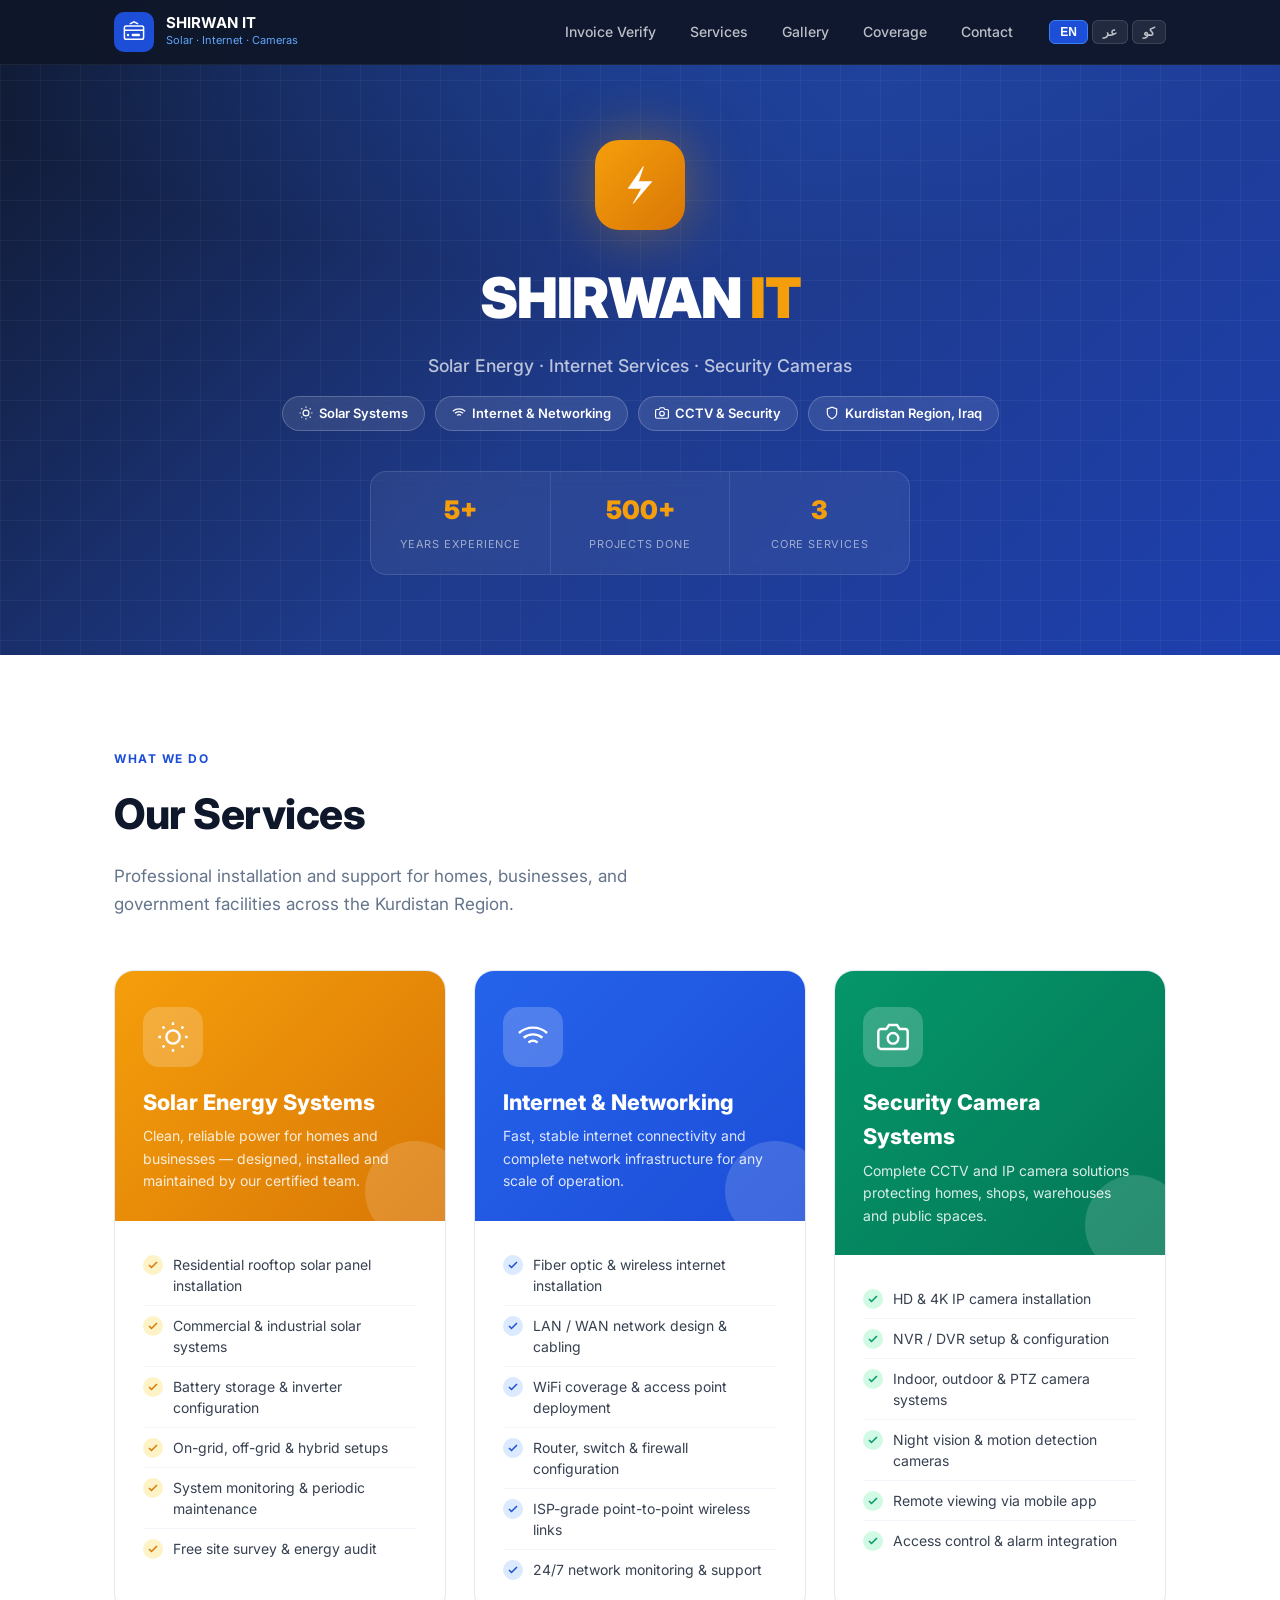
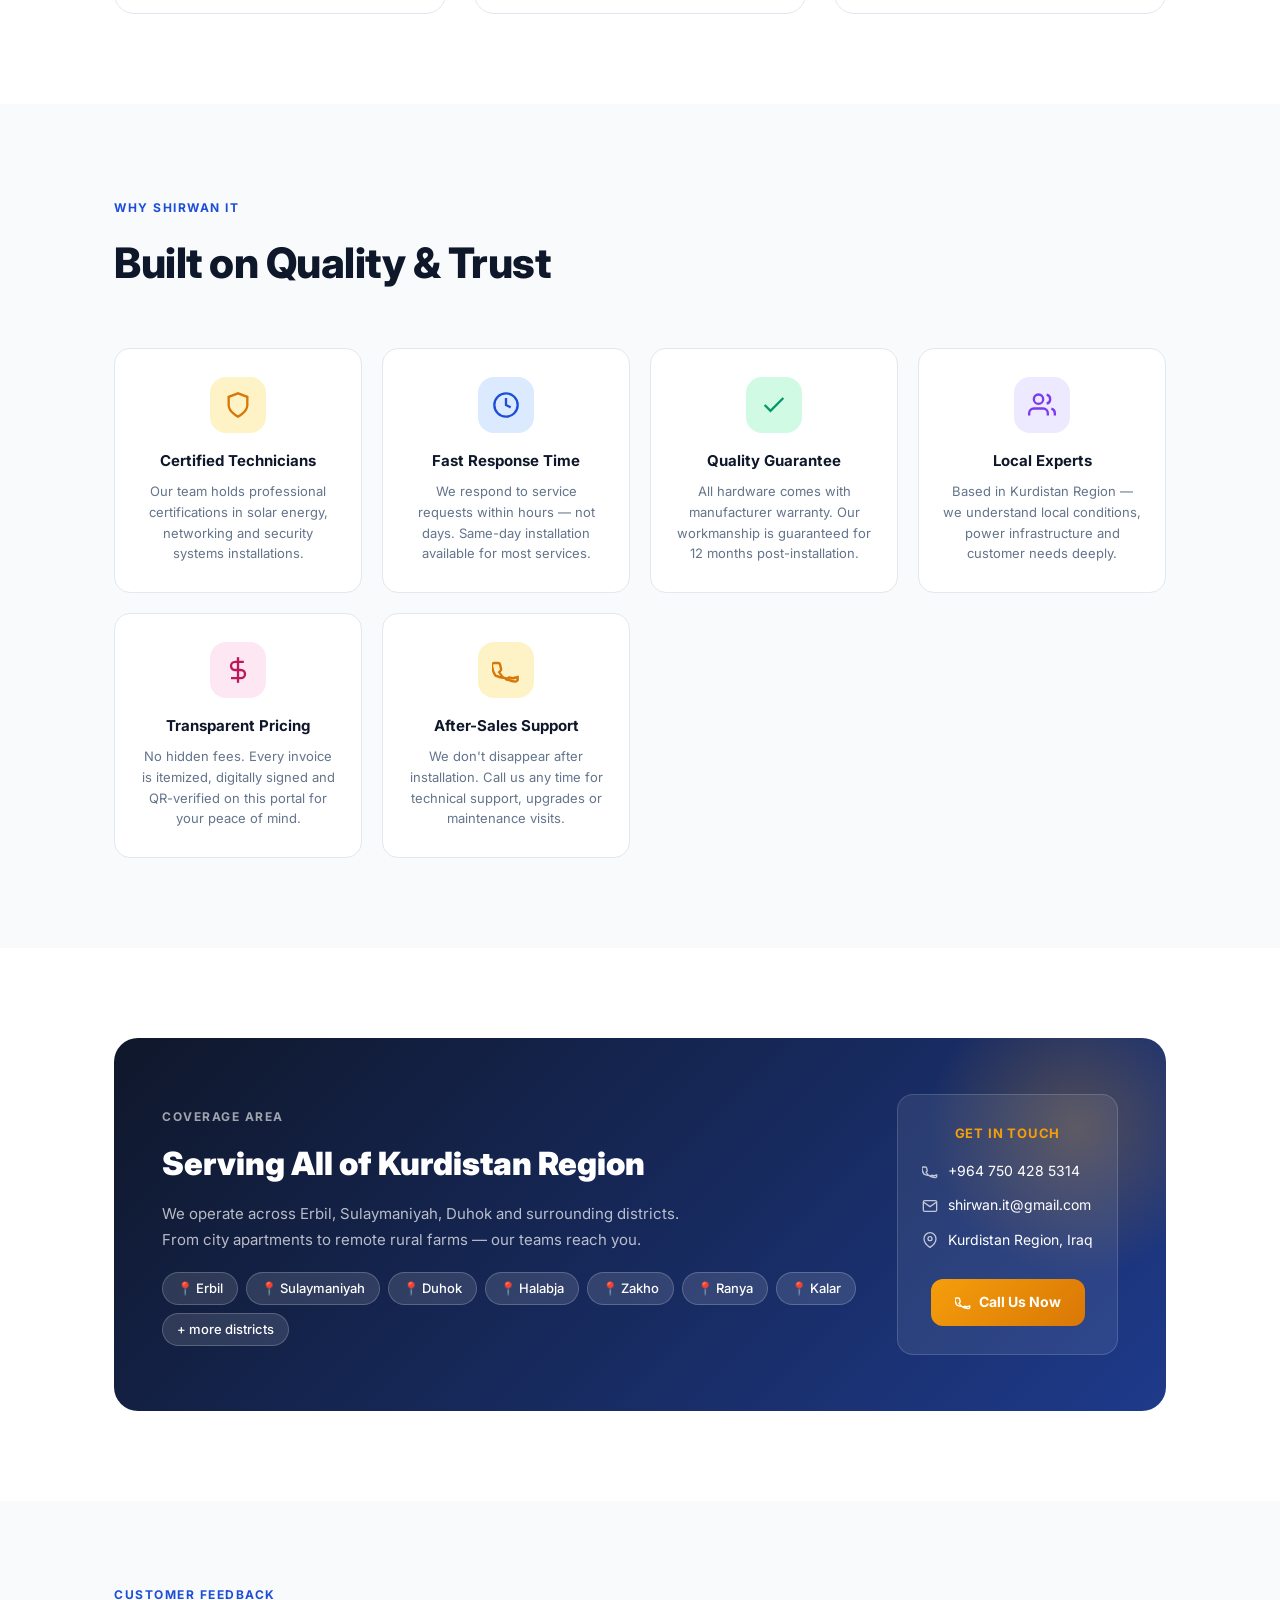
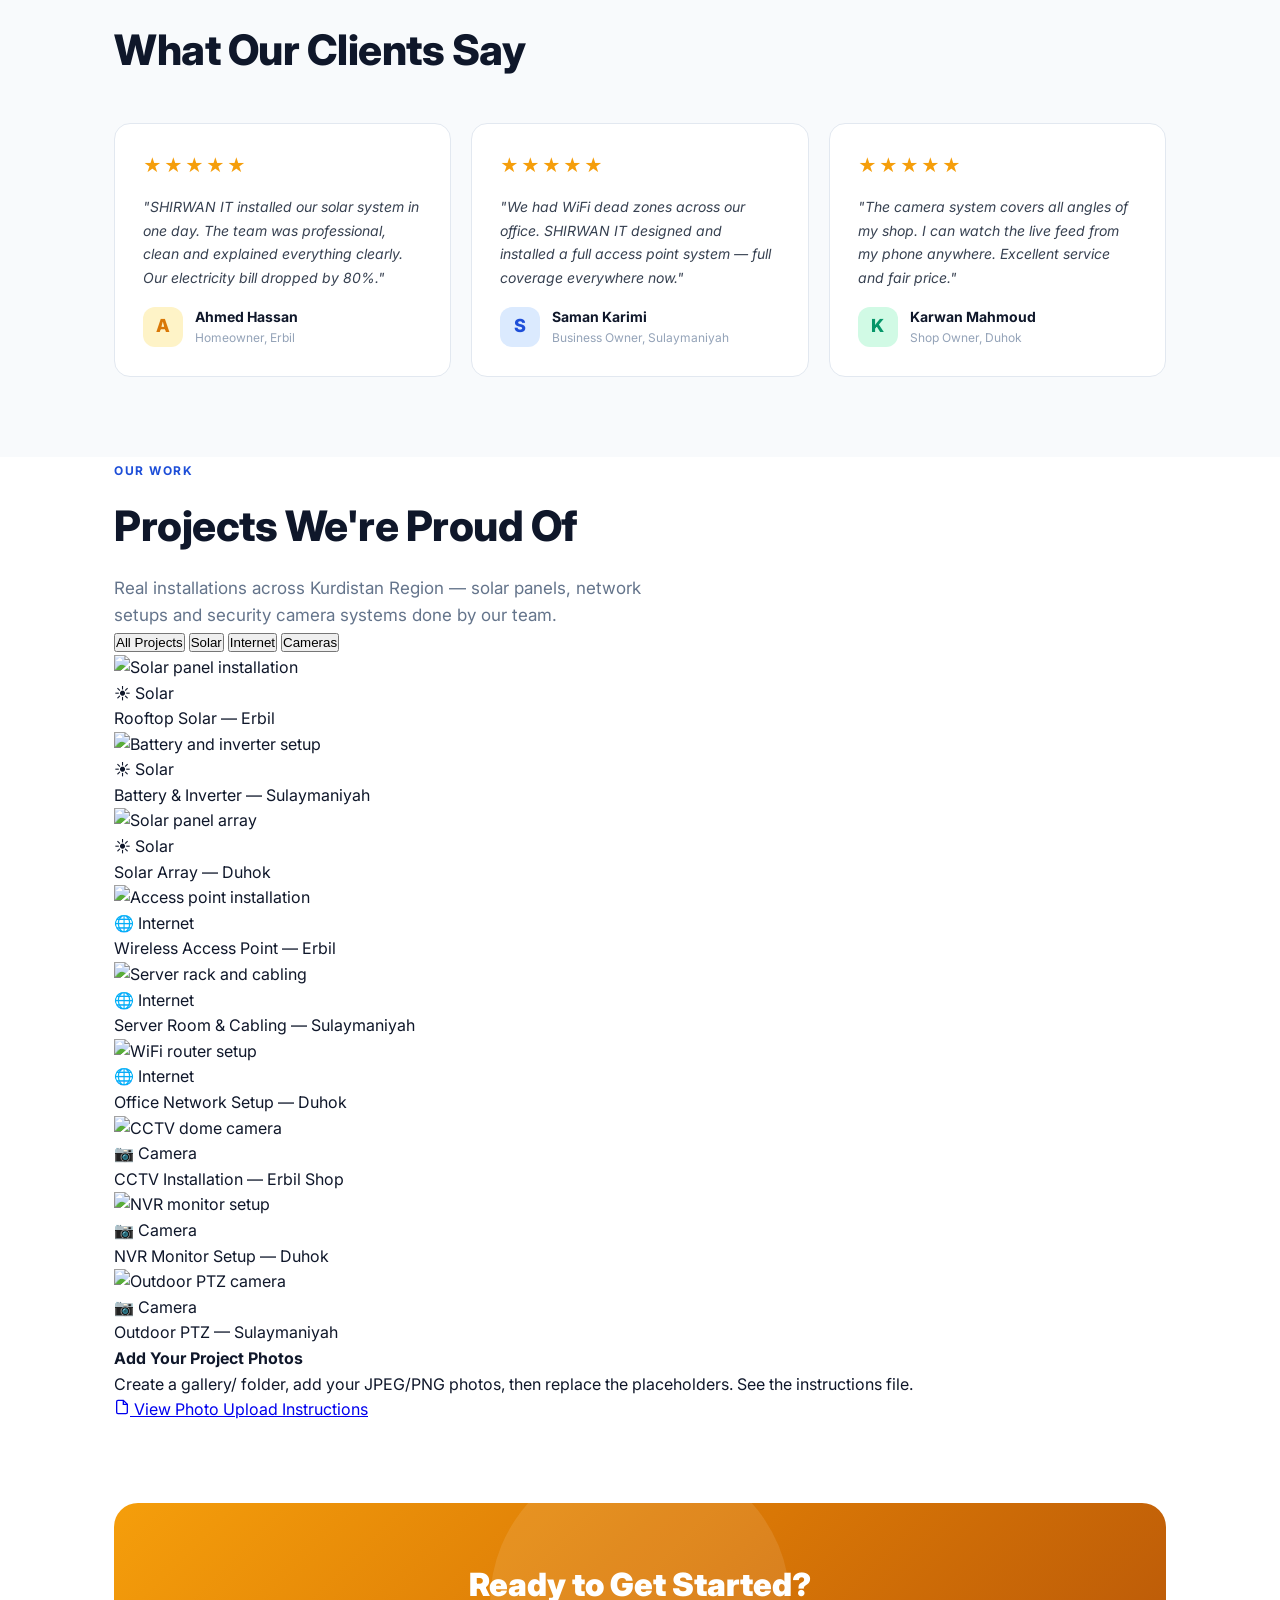
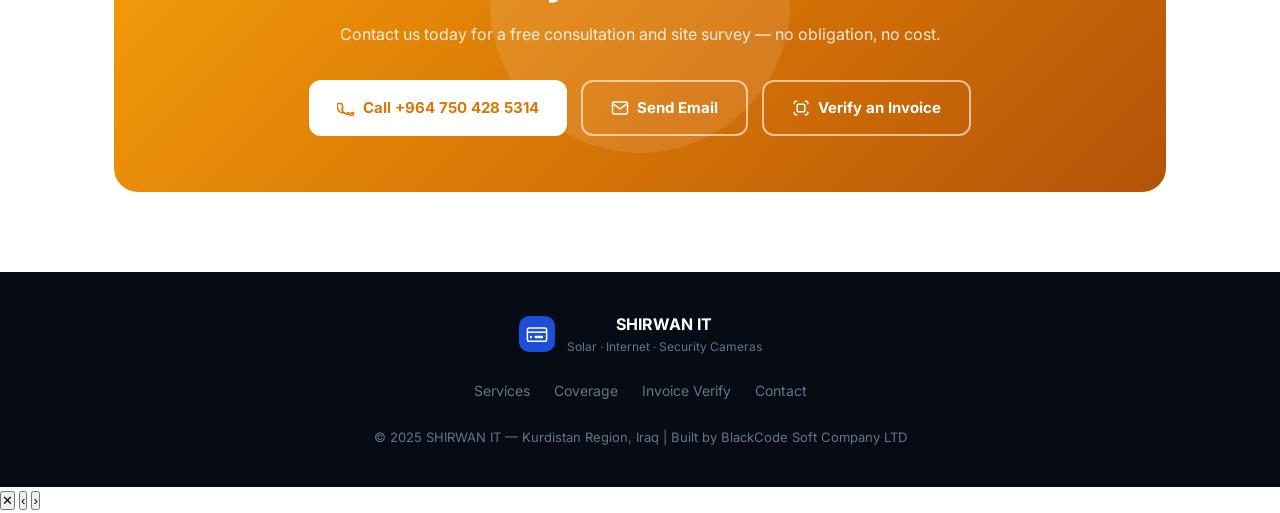
==== about.html @ 9e288b30 "updated the image" ====
<!DOCTYPE html>
<html lang="en" dir="ltr">
<head>
  <meta charset="UTF-8" />
  <meta name="viewport" content="width=device-width, initial-scale=1.0" />
  <title data-i18n="meta.title">About SHIRWAN IT — Solar, Internet &amp; Security Systems</title>
  <meta name="description" content="SHIRWAN IT provides professional Solar energy systems, Internet services, and CCTV security camera installation in Kurdistan Region, Iraq." />

  <link rel="preconnect" href="https://fonts.googleapis.com" />
  <link rel="preconnect" href="https://fonts.gstatic.com" crossorigin />
  <link href="https://fonts.googleapis.com/css2?family=Inter:wght@300;400;500;600;700;800;900&family=Noto+Sans+Arabic:wght@400;500;600;700;800&display=swap" rel="stylesheet" />

  <link rel="stylesheet" href="style.css" />
  <link rel="icon" href="data:image/svg+xml,<svg xmlns='http://www.w3.org/2000/svg' viewBox='0 0 100 100'><text y='.9em' font-size='90'>⚡</text></svg>" />

  <style>
    :root { --gold:#f59e0b; --gold2:#d97706; --green:#059669; --green2:#047857; --blue:#1d4ed8; --blue2:#1e40af; }

    /* ── HERO ── */
    .about-hero { background:linear-gradient(135deg,#0f172a 0%,#1e3a8a 50%,#1e40af 100%); padding:140px 0 80px; position:relative; overflow:hidden; text-align:center; }
    .about-hero::before { content:''; position:absolute; inset:0; background:radial-gradient(ellipse 80% 60% at 50% 0%,rgba(37,99,235,.35) 0%,transparent 70%); }
    .about-hero-grid { position:absolute; inset:0; background-image:linear-gradient(rgba(255,255,255,.04) 1px,transparent 1px),linear-gradient(90deg,rgba(255,255,255,.04) 1px,transparent 1px); background-size:40px 40px; }
    .about-hero-content { position:relative; z-index:1; }
    .company-logo-big { width:90px; height:90px; background:linear-gradient(135deg,#f59e0b,#d97706); border-radius:24px; display:flex; align-items:center; justify-content:center; margin:0 auto 24px; box-shadow:0 0 60px rgba(245,158,11,.4); }
    .company-logo-big svg { width:50px; height:50px; }
    .about-hero h1 { font-size:clamp(2rem,5vw,3.5rem); font-weight:900; color:#fff; margin-bottom:8px; letter-spacing:-1px; }
    .about-hero h1 span { color:#f59e0b; }
    .about-hero-tagline { font-size:1.1rem; color:rgba(255,255,255,.7); margin-bottom:16px; font-weight:500; }
    .about-hero-badges { display:flex; gap:10px; justify-content:center; flex-wrap:wrap; margin-bottom:40px; }
    .hero-badge-pill { background:rgba(255,255,255,.1); border:1px solid rgba(255,255,255,.2); color:#fff; padding:6px 16px; border-radius:999px; font-size:13px; font-weight:600; display:flex; align-items:center; gap:6px; backdrop-filter:blur(8px); }
    .about-hero-stats { display:flex; gap:0; justify-content:center; border:1px solid rgba(255,255,255,.12); border-radius:16px; background:rgba(255,255,255,.06); backdrop-filter:blur(10px); max-width:540px; margin:0 auto; overflow:hidden; }
    .hero-stat-box { flex:1; padding:18px 16px; text-align:center; border-right:1px solid rgba(255,255,255,.1); }
    .hero-stat-box:last-child { border-right:none; }
    .hero-stat-box .num { font-size:1.6rem; font-weight:900; color:#f59e0b; display:block; }
    .hero-stat-box .lbl { font-size:11px; color:rgba(255,255,255,.55); text-transform:uppercase; letter-spacing:.8px; margin-top:2px; }

    /* ── SERVICES ── */
    .services-section { padding:90px 0; background:#fff; }
    .services-grid { display:grid; grid-template-columns:repeat(auto-fit,minmax(300px,1fr)); gap:28px; margin-top:52px; }
    .service-card { border-radius:20px; overflow:hidden; border:1px solid #e2e8f0; transition:transform .25s,box-shadow .25s; background:#fff; }
    .service-card:hover { transform:translateY(-6px); box-shadow:0 20px 60px rgba(0,0,0,.1); }
    .service-card-top { padding:36px 28px 28px; position:relative; overflow:hidden; }
    .service-card-top::after { content:''; position:absolute; bottom:-20px; right:-20px; width:100px; height:100px; border-radius:50%; background:rgba(255,255,255,.15); }
    .sc-solar .service-card-top   { background:linear-gradient(135deg,#f59e0b,#d97706); }
    .sc-internet .service-card-top { background:linear-gradient(135deg,#2563eb,#1d4ed8); }
    .sc-camera .service-card-top  { background:linear-gradient(135deg,#059669,#047857); }
    .service-icon { width:60px; height:60px; background:rgba(255,255,255,.2); border-radius:16px; display:flex; align-items:center; justify-content:center; margin-bottom:18px; }
    .service-icon svg { width:32px; height:32px; color:#fff; }
    .service-card-top h3 { font-size:1.35rem; font-weight:800; color:#fff; margin-bottom:6px; }
    .service-card-top p  { font-size:14px; color:rgba(255,255,255,.85); line-height:1.6; }
    .service-card-body { padding:24px 28px; }
    .service-features { list-style:none; margin:0; padding:0; }
    .service-features li { display:flex; align-items:flex-start; gap:10px; padding:9px 0; border-bottom:1px solid #f1f5f9; font-size:14px; color:#374151; line-height:1.5; }
    .service-features li:last-child { border-bottom:none; }
    .feat-dot { width:20px; height:20px; border-radius:50%; display:flex; align-items:center; justify-content:center; flex-shrink:0; margin-top:1px; }
    .sc-solar   .feat-dot { background:#fef3c7; color:#d97706; }
    .sc-internet .feat-dot { background:#dbeafe; color:#1d4ed8; }
    .sc-camera  .feat-dot { background:#d1fae5; color:#059669; }
    .feat-dot svg { width:12px; height:12px; }

    /* ── WHY ── */
    .why-section { padding:90px 0; background:#f8fafc; }
    .why-grid { display:grid; grid-template-columns:repeat(auto-fit,minmax(240px,1fr)); gap:20px; margin-top:52px; }
    .why-card { background:#fff; border-radius:16px; padding:28px 24px; border:1px solid #e2e8f0; text-align:center; transition:transform .2s,box-shadow .2s; }
    .why-card:hover { transform:translateY(-4px); box-shadow:0 12px 40px rgba(0,0,0,.07); }
    .why-icon { width:56px; height:56px; border-radius:16px; display:flex; align-items:center; justify-content:center; margin:0 auto 16px; }
    .why-icon svg { width:28px; height:28px; }
    .why-card h4 { font-size:15px; font-weight:700; color:#0f172a; margin-bottom:8px; }
    .why-card p  { font-size:13px; color:#64748b; line-height:1.6; }

    /* ── COVERAGE ── */
    .coverage-section { padding:90px 0; background:#fff; }
    .coverage-banner { background:linear-gradient(135deg,#0f172a,#1e3a8a); border-radius:24px; padding:56px 48px; display:grid; grid-template-columns:1fr auto; gap:40px; align-items:center; position:relative; overflow:hidden; }
    .coverage-banner::before { content:''; position:absolute; top:-60px; right:-60px; width:300px; height:300px; border-radius:50%; background:radial-gradient(rgba(245,158,11,.25),transparent 70%); }
    .coverage-banner h2 { font-size:2rem; font-weight:900; color:#fff; margin-bottom:12px; }
    .coverage-banner p { font-size:15px; color:rgba(255,255,255,.7); line-height:1.7; max-width:520px; }
    .coverage-tags { display:flex; flex-wrap:wrap; gap:8px; margin-top:20px; }
    .coverage-tag { background:rgba(255,255,255,.12); border:1px solid rgba(255,255,255,.2); color:#fff; padding:5px 14px; border-radius:999px; font-size:13px; font-weight:500; }
    .coverage-contact { background:rgba(255,255,255,.08); border:1px solid rgba(255,255,255,.15); border-radius:16px; padding:28px 24px; text-align:center; min-width:220px; flex-shrink:0; position:relative; z-index:1; }
    .coverage-contact h4 { color:#f59e0b; font-size:13px; font-weight:700; text-transform:uppercase; letter-spacing:.8px; margin-bottom:16px; }
    .contact-item { display:flex; align-items:center; gap:10px; color:#fff; font-size:14px; margin-bottom:12px; }
    .contact-item svg { width:16px; height:16px; flex-shrink:0; opacity:.7; }
    .cta-call { display:inline-flex; align-items:center; gap:8px; background:linear-gradient(135deg,#f59e0b,#d97706); color:#fff; font-weight:700; font-size:14px; padding:12px 24px; border-radius:12px; text-decoration:none; margin-top:16px; transition:opacity .2s; }
    .cta-call:hover { opacity:.9; }

    /* ── TESTIMONIALS ── */
    .trust-section { padding:80px 0; background:#f8fafc; }
    .trust-grid { display:grid; grid-template-columns:repeat(auto-fit,minmax(280px,1fr)); gap:20px; margin-top:40px; }
    .trust-card { background:#fff; border-radius:16px; padding:28px; border:1px solid #e2e8f0; }
    .trust-stars { color:#f59e0b; font-size:18px; margin-bottom:14px; letter-spacing:2px; }
    .trust-text { font-size:14px; color:#374151; line-height:1.7; margin-bottom:16px; font-style:italic; }
    .trust-author { display:flex; align-items:center; gap:12px; }
    .trust-avatar { width:40px; height:40px; border-radius:12px; display:flex; align-items:center; justify-content:center; font-size:18px; font-weight:800; flex-shrink:0; }
    .trust-name { font-size:14px; font-weight:700; color:#0f172a; }
    .trust-role { font-size:12px; color:#94a3b8; }

    /* ── CTA ── */
    .cta-section { padding:80px 0; background:#fff; }
    .cta-banner { background:linear-gradient(135deg,#f59e0b 0%,#d97706 50%,#b45309 100%); border-radius:24px; padding:56px 48px; text-align:center; position:relative; overflow:hidden; }
    .cta-banner::before { content:''; position:absolute; top:-50px; left:50%; transform:translateX(-50%); width:300px; height:300px; border-radius:50%; background:rgba(255,255,255,.1); }
    .cta-banner h2 { font-size:2rem; font-weight:900; color:#fff; margin-bottom:12px; position:relative; }
    .cta-banner p  { font-size:16px; color:rgba(255,255,255,.85); margin-bottom:32px; position:relative; }
    .cta-buttons { display:flex; gap:14px; justify-content:center; flex-wrap:wrap; position:relative; }
    .cta-btn-white { background:#fff; color:#d97706; padding:14px 28px; border-radius:12px; font-weight:700; font-size:15px; text-decoration:none; display:inline-flex; align-items:center; gap:8px; transition:opacity .2s; }
    .cta-btn-outline { background:transparent; border:2px solid rgba(255,255,255,.6); color:#fff; padding:14px 28px; border-radius:12px; font-weight:700; font-size:15px; text-decoration:none; display:inline-flex; align-items:center; gap:8px; transition:background .2s; }
    .cta-btn-outline:hover { background:rgba(255,255,255,.12); }

    /* RTL tweaks */
    [dir="rtl"] .service-card-top::after { right:auto; left:-20px; }
    [dir="rtl"] .coverage-banner::before { right:auto; left:-60px; }
    [dir="rtl"] .contact-item { flex-direction:row-reverse; text-align:right; }

    @media(max-width:768px){
      .coverage-banner { grid-template-columns:1fr; }
      .coverage-contact { min-width:auto; }
      .about-hero { padding:120px 0 60px; }
    }
  </style>
</head>
<body>

  <!-- ── NAV ── -->
  <nav class="nav" id="nav">
    <div class="nav-inner">
      <a href="index.html" class="nav-logo">
        <div class="nav-logo-icon">
          <svg viewBox="0 0 40 40" fill="none"><rect x="4" y="10" width="32" height="22" rx="3" stroke="white" stroke-width="2.5"/><path d="M4 17h32" stroke="white" stroke-width="2.5"/><circle cx="10" cy="25" r="2" fill="white"/><rect x="16" y="23" width="14" height="4" rx="1.5" fill="white"/><path d="M14 6L20 3L26 6" stroke="white" stroke-width="2.5" stroke-linecap="round"/></svg>
        </div>
        <div>
          <div class="nav-logo-name">SHIRWAN IT</div>
          <div class="nav-logo-sub" data-i18n="nav.tagline">Solar · Internet · Cameras</div>
        </div>
      </a>
      <div class="nav-links" id="navLinks">
        <a href="index.html"     class="nav-link" data-i18n="nav.verify">Invoice Verify</a>
        <a href="#services"      class="nav-link" data-i18n="nav.services">Services</a>
        <a href="#gallery"       class="nav-link" data-i18n="nav.gallery">Gallery</a>
        <a href="#coverage"      class="nav-link" data-i18n="nav.coverage">Coverage</a>
        <a href="#contact-section" class="nav-link" data-i18n="nav.contact">Contact</a>
        <div class="lang-switcher">
          <button onclick="setLang('en')" class="lang-btn active" id="btn-en">EN</button>
          <button onclick="setLang('ar')" class="lang-btn" id="btn-ar">عر</button>
          <button onclick="setLang('ku')" class="lang-btn" id="btn-ku">کو</button>
        </div>
      </div>
      <button class="nav-burger" id="navBurger" onclick="document.getElementById('navLinks').classList.toggle('open')" aria-label="Menu">
        <span></span><span></span><span></span>
      </button>
    </div>
  </nav>

  <!-- ── HERO ── -->
  <section class="about-hero">
    <div class="about-hero-grid"></div>
    <div class="container about-hero-content">
      <div class="company-logo-big">
        <svg viewBox="0 0 60 60" fill="none"><path d="M34 8L16 34h16L22 52l22-26H28L34 8z" fill="white" stroke="white" stroke-width="1" stroke-linejoin="round"/></svg>
      </div>
      <h1>SHIRWAN <span>IT</span></h1>
      <p class="about-hero-tagline" data-i18n="hero.tagline">Solar Energy &nbsp;·&nbsp; Internet Services &nbsp;·&nbsp; Security Cameras</p>
      <div class="about-hero-badges">
        <div class="hero-badge-pill">
          <svg width="14" height="14" viewBox="0 0 24 24" fill="none" stroke="currentColor" stroke-width="2"><circle cx="12" cy="12" r="5"/><path d="M12 1v2M12 21v2M4.22 4.22l1.42 1.42M18.36 18.36l1.42 1.42M1 12h2M21 12h2M4.22 19.78l1.42-1.42M18.36 5.64l1.42-1.42"/></svg>
          <span data-i18n="hero.badge1">Solar Systems</span>
        </div>
        <div class="hero-badge-pill">
          <svg width="14" height="14" viewBox="0 0 24 24" fill="none" stroke="currentColor" stroke-width="2"><path d="M5 12.55a11 11 0 0114.08 0"/><path d="M1.42 9a16 16 0 0121.16 0"/><path d="M8.53 16.11a6 6 0 016.95 0"/><line x1="12" y1="20" x2="12.01" y2="20"/></svg>
          <span data-i18n="hero.badge2">Internet &amp; Networking</span>
        </div>
        <div class="hero-badge-pill">
          <svg width="14" height="14" viewBox="0 0 24 24" fill="none" stroke="currentColor" stroke-width="2"><path d="M23 19a2 2 0 01-2 2H3a2 2 0 01-2-2V8a2 2 0 012-2h4l2-3h6l2 3h4a2 2 0 012 2z"/><circle cx="12" cy="13" r="4"/></svg>
          <span data-i18n="hero.badge3">CCTV &amp; Security</span>
        </div>
        <div class="hero-badge-pill">
          <svg width="14" height="14" viewBox="0 0 24 24" fill="none" stroke="currentColor" stroke-width="2"><path d="M12 22s8-4 8-10V5l-8-3-8 3v7c0 6 8 10 8 10z"/></svg>
          <span data-i18n="hero.badge4">Kurdistan Region, Iraq</span>
        </div>
      </div>
      <div class="about-hero-stats">
        <div class="hero-stat-box"><span class="num">5+</span><span class="lbl" data-i18n="hero.stat1">Years Experience</span></div>
        <div class="hero-stat-box"><span class="num">500+</span><span class="lbl" data-i18n="hero.stat2">Projects Done</span></div>
        <div class="hero-stat-box"><span class="num">3</span><span class="lbl" data-i18n="hero.stat3">Core Services</span></div>
      </div>
    </div>
  </section>

  <!-- ── SERVICES ── -->
  <section class="services-section" id="services">
    <div class="container">
      <div class="section-label" data-i18n="services.label">What We Do</div>
      <h2 class="section-title" data-i18n="services.title">Our Services</h2>
      <p class="section-desc" data-i18n="services.desc">Professional installation and support for homes, businesses, and government facilities across the Kurdistan Region.</p>

      <div class="services-grid">

        <!-- Solar -->
        <div class="service-card sc-solar">
          <div class="service-card-top">
            <div class="service-icon">
              <svg viewBox="0 0 24 24" fill="none" stroke="currentColor" stroke-width="1.8"><circle cx="12" cy="12" r="5"/><path d="M12 1v2M12 21v2M4.22 4.22l1.42 1.42M18.36 18.36l1.42 1.42M1 12h2M21 12h2M4.22 19.78l1.42-1.42M18.36 5.64l1.42-1.42"/></svg>
            </div>
            <h3 data-i18n="solar.title">Solar Energy Systems</h3>
            <p data-i18n="solar.desc">Clean, reliable power for homes and businesses — designed, installed and maintained by our certified team.</p>
          </div>
          <div class="service-card-body">
            <ul class="service-features">
              <li><span class="feat-dot sc-solar"><svg viewBox="0 0 24 24" fill="none" stroke="currentColor" stroke-width="3"><polyline points="20 6 9 17 4 12"/></svg></span><span data-i18n="solar.f1">Residential rooftop solar panel installation</span></li>
              <li><span class="feat-dot sc-solar"><svg viewBox="0 0 24 24" fill="none" stroke="currentColor" stroke-width="3"><polyline points="20 6 9 17 4 12"/></svg></span><span data-i18n="solar.f2">Commercial &amp; industrial solar systems</span></li>
              <li><span class="feat-dot sc-solar"><svg viewBox="0 0 24 24" fill="none" stroke="currentColor" stroke-width="3"><polyline points="20 6 9 17 4 12"/></svg></span><span data-i18n="solar.f3">Battery storage &amp; inverter configuration</span></li>
              <li><span class="feat-dot sc-solar"><svg viewBox="0 0 24 24" fill="none" stroke="currentColor" stroke-width="3"><polyline points="20 6 9 17 4 12"/></svg></span><span data-i18n="solar.f4">On-grid, off-grid &amp; hybrid setups</span></li>
              <li><span class="feat-dot sc-solar"><svg viewBox="0 0 24 24" fill="none" stroke="currentColor" stroke-width="3"><polyline points="20 6 9 17 4 12"/></svg></span><span data-i18n="solar.f5">System monitoring &amp; periodic maintenance</span></li>
              <li><span class="feat-dot sc-solar"><svg viewBox="0 0 24 24" fill="none" stroke="currentColor" stroke-width="3"><polyline points="20 6 9 17 4 12"/></svg></span><span data-i18n="solar.f6">Free site survey &amp; energy audit</span></li>
            </ul>
          </div>
        </div>

        <!-- Internet -->
        <div class="service-card sc-internet">
          <div class="service-card-top">
            <div class="service-icon">
              <svg viewBox="0 0 24 24" fill="none" stroke="currentColor" stroke-width="1.8"><path d="M5 12.55a11 11 0 0114.08 0"/><path d="M1.42 9a16 16 0 0121.16 0"/><path d="M8.53 16.11a6 6 0 016.95 0"/><line x1="12" y1="20" x2="12.01" y2="20"/></svg>
            </div>
            <h3 data-i18n="internet.title">Internet &amp; Networking</h3>
            <p data-i18n="internet.desc">Fast, stable internet connectivity and complete network infrastructure for any scale of operation.</p>
          </div>
          <div class="service-card-body">
            <ul class="service-features">
              <li><span class="feat-dot sc-internet"><svg viewBox="0 0 24 24" fill="none" stroke="currentColor" stroke-width="3"><polyline points="20 6 9 17 4 12"/></svg></span><span data-i18n="internet.f1">Fiber optic &amp; wireless internet installation</span></li>
              <li><span class="feat-dot sc-internet"><svg viewBox="0 0 24 24" fill="none" stroke="currentColor" stroke-width="3"><polyline points="20 6 9 17 4 12"/></svg></span><span data-i18n="internet.f2">LAN / WAN network design &amp; cabling</span></li>
              <li><span class="feat-dot sc-internet"><svg viewBox="0 0 24 24" fill="none" stroke="currentColor" stroke-width="3"><polyline points="20 6 9 17 4 12"/></svg></span><span data-i18n="internet.f3">WiFi coverage &amp; access point deployment</span></li>
              <li><span class="feat-dot sc-internet"><svg viewBox="0 0 24 24" fill="none" stroke="currentColor" stroke-width="3"><polyline points="20 6 9 17 4 12"/></svg></span><span data-i18n="internet.f4">Router, switch &amp; firewall configuration</span></li>
              <li><span class="feat-dot sc-internet"><svg viewBox="0 0 24 24" fill="none" stroke="currentColor" stroke-width="3"><polyline points="20 6 9 17 4 12"/></svg></span><span data-i18n="internet.f5">ISP-grade point-to-point wireless links</span></li>
              <li><span class="feat-dot sc-internet"><svg viewBox="0 0 24 24" fill="none" stroke="currentColor" stroke-width="3"><polyline points="20 6 9 17 4 12"/></svg></span><span data-i18n="internet.f6">24/7 network monitoring &amp; support</span></li>
            </ul>
          </div>
        </div>

        <!-- Cameras -->
        <div class="service-card sc-camera">
          <div class="service-card-top">
            <div class="service-icon">
              <svg viewBox="0 0 24 24" fill="none" stroke="currentColor" stroke-width="1.8"><path d="M23 19a2 2 0 01-2 2H3a2 2 0 01-2-2V8a2 2 0 012-2h4l2-3h6l2 3h4a2 2 0 012 2z"/><circle cx="12" cy="13" r="4"/></svg>
            </div>
            <h3 data-i18n="camera.title">Security Camera Systems</h3>
            <p data-i18n="camera.desc">Complete CCTV and IP camera solutions protecting homes, shops, warehouses and public spaces.</p>
          </div>
          <div class="service-card-body">
            <ul class="service-features">
              <li><span class="feat-dot sc-camera"><svg viewBox="0 0 24 24" fill="none" stroke="currentColor" stroke-width="3"><polyline points="20 6 9 17 4 12"/></svg></span><span data-i18n="camera.f1">HD &amp; 4K IP camera installation</span></li>
              <li><span class="feat-dot sc-camera"><svg viewBox="0 0 24 24" fill="none" stroke="currentColor" stroke-width="3"><polyline points="20 6 9 17 4 12"/></svg></span><span data-i18n="camera.f2">NVR / DVR setup &amp; configuration</span></li>
              <li><span class="feat-dot sc-camera"><svg viewBox="0 0 24 24" fill="none" stroke="currentColor" stroke-width="3"><polyline points="20 6 9 17 4 12"/></svg></span><span data-i18n="camera.f3">Indoor, outdoor &amp; PTZ camera systems</span></li>
              <li><span class="feat-dot sc-camera"><svg viewBox="0 0 24 24" fill="none" stroke="currentColor" stroke-width="3"><polyline points="20 6 9 17 4 12"/></svg></span><span data-i18n="camera.f4">Night vision &amp; motion detection cameras</span></li>
              <li><span class="feat-dot sc-camera"><svg viewBox="0 0 24 24" fill="none" stroke="currentColor" stroke-width="3"><polyline points="20 6 9 17 4 12"/></svg></span><span data-i18n="camera.f5">Remote viewing via mobile app</span></li>
              <li><span class="feat-dot sc-camera"><svg viewBox="0 0 24 24" fill="none" stroke="currentColor" stroke-width="3"><polyline points="20 6 9 17 4 12"/></svg></span><span data-i18n="camera.f6">Access control &amp; alarm integration</span></li>
            </ul>
          </div>
        </div>

      </div>
    </div>
  </section>

  <!-- ── WHY CHOOSE US ── -->
  <section class="why-section">
    <div class="container">
      <div class="section-label" data-i18n="why.label">Why SHIRWAN IT</div>
      <h2 class="section-title" data-i18n="why.title">Built on Quality &amp; Trust</h2>
      <div class="why-grid">
        <div class="why-card">
          <div class="why-icon" style="background:#fef3c7"><svg width="28" height="28" viewBox="0 0 24 24" fill="none" stroke="#d97706" stroke-width="2"><path d="M12 22s8-4 8-10V5l-8-3-8 3v7c0 6 8 10 8 10z"/></svg></div>
          <h4 data-i18n="why.w1h">Certified Technicians</h4>
          <p data-i18n="why.w1p">Our team holds professional certifications in solar energy, networking and security systems installations.</p>
        </div>
        <div class="why-card">
          <div class="why-icon" style="background:#dbeafe"><svg width="28" height="28" viewBox="0 0 24 24" fill="none" stroke="#1d4ed8" stroke-width="2"><circle cx="12" cy="12" r="10"/><polyline points="12 6 12 12 16 14"/></svg></div>
          <h4 data-i18n="why.w2h">Fast Response Time</h4>
          <p data-i18n="why.w2p">We respond to service requests within hours — not days. Same-day installation available for most services.</p>
        </div>
        <div class="why-card">
          <div class="why-icon" style="background:#d1fae5"><svg width="28" height="28" viewBox="0 0 24 24" fill="none" stroke="#059669" stroke-width="2"><polyline points="20 6 9 17 4 12"/></svg></div>
          <h4 data-i18n="why.w3h">Quality Guarantee</h4>
          <p data-i18n="why.w3p">All hardware comes with manufacturer warranty. Our workmanship is guaranteed for 12 months post-installation.</p>
        </div>
        <div class="why-card">
          <div class="why-icon" style="background:#ede9fe"><svg width="28" height="28" viewBox="0 0 24 24" fill="none" stroke="#7c3aed" stroke-width="2"><path d="M17 21v-2a4 4 0 00-4-4H5a4 4 0 00-4 4v2"/><circle cx="9" cy="7" r="4"/><path d="M23 21v-2a4 4 0 00-3-3.87"/><path d="M16 3.13a4 4 0 010 7.75"/></svg></div>
          <h4 data-i18n="why.w4h">Local Experts</h4>
          <p data-i18n="why.w4p">Based in Kurdistan Region — we understand local conditions, power infrastructure and customer needs deeply.</p>
        </div>
        <div class="why-card">
          <div class="why-icon" style="background:#fce7f3"><svg width="28" height="28" viewBox="0 0 24 24" fill="none" stroke="#be185d" stroke-width="2"><line x1="12" y1="1" x2="12" y2="23"/><path d="M17 5H9.5a3.5 3.5 0 000 7h5a3.5 3.5 0 010 7H6"/></svg></div>
          <h4 data-i18n="why.w5h">Transparent Pricing</h4>
          <p data-i18n="why.w5p">No hidden fees. Every invoice is itemized, digitally signed and QR-verified on this portal for your peace of mind.</p>
        </div>
        <div class="why-card">
          <div class="why-icon" style="background:#fef3c7"><svg width="28" height="28" viewBox="0 0 24 24" fill="none" stroke="#d97706" stroke-width="2"><path d="M22 16.92v3a2 2 0 01-2.18 2 19.79 19.79 0 01-8.63-3.07A19.5 19.5 0 013 16.83a19.79 19.79 0 01-3.07-8.67A2 2 0 011.96 6H5a2 2 0 012 1.72c.127.96.361 1.903.7 2.81a2 2 0 01-.45 2.11L6.09 13.9a16 16 0 006.29 6.29l1.27-1.27a2 2 0 012.11-.45c.907.339 1.85.573 2.81.7A2 2 0 0122 21v-.08"/></svg></div>
          <h4 data-i18n="why.w6h">After-Sales Support</h4>
          <p data-i18n="why.w6p">We don't disappear after installation. Call us any time for technical support, upgrades or maintenance visits.</p>
        </div>
      </div>
    </div>
  </section>

  <!-- ── COVERAGE & CONTACT ── -->
  <section class="coverage-section" id="coverage">
    <div class="container">
      <div class="coverage-banner">
        <div style="position:relative;z-index:1">
          <div class="section-label" style="color:rgba(255,255,255,.6);font-size:12px" data-i18n="coverage.label">Coverage Area</div>
          <h2 data-i18n="coverage.title">Serving All of Kurdistan Region</h2>
          <p data-i18n="coverage.desc">We operate across Erbil, Sulaymaniyah, Duhok and surrounding districts. From city apartments to remote rural farms — our teams reach you.</p>
          <div class="coverage-tags">
            <span class="coverage-tag">📍 <span data-i18n="coverage.erbil">Erbil</span></span>
            <span class="coverage-tag">📍 <span data-i18n="coverage.suli">Sulaymaniyah</span></span>
            <span class="coverage-tag">📍 <span data-i18n="coverage.duhok">Duhok</span></span>
            <span class="coverage-tag">📍 <span data-i18n="coverage.halabja">Halabja</span></span>
            <span class="coverage-tag">📍 <span data-i18n="coverage.zakho">Zakho</span></span>
            <span class="coverage-tag">📍 <span data-i18n="coverage.ranya">Ranya</span></span>
            <span class="coverage-tag">📍 <span data-i18n="coverage.kalar">Kalar</span></span>
            <span class="coverage-tag" data-i18n="coverage.more">+ more districts</span>
          </div>
        </div>
        <div class="coverage-contact" id="contact-section">
          <h4 data-i18n="contact.title">Get In Touch</h4>
          <div class="contact-item">
            <svg viewBox="0 0 24 24" fill="none" stroke="currentColor" stroke-width="2"><path d="M22 16.92v3a2 2 0 01-2.18 2 19.79 19.79 0 01-8.63-3.07A19.5 19.5 0 013 16.83a19.79 19.79 0 01-3.07-8.67A2 2 0 011.96 6H5a2 2 0 012 1.72c.127.96.361 1.903.7 2.81a2 2 0 01-.45 2.11L6.09 13.9a16 16 0 006.29 6.29l1.27-1.27a2 2 0 012.11-.45c.907.339 1.85.573 2.81.7A2 2 0 0122 21v-.08"/></svg>
            +964 750 428 5314
          </div>
          <div class="contact-item">
            <svg viewBox="0 0 24 24" fill="none" stroke="currentColor" stroke-width="2"><path d="M4 4h16c1.1 0 2 .9 2 2v12c0 1.1-.9 2-2 2H4c-1.1 0-2-.9-2-2V6c0-1.1.9-2 2-2z"/><polyline points="22,6 12,13 2,6"/></svg>
            shirwan.it@gmail.com
          </div>
          <div class="contact-item">
            <svg viewBox="0 0 24 24" fill="none" stroke="currentColor" stroke-width="2"><path d="M21 10c0 7-9 13-9 13s-9-6-9-13a9 9 0 0118 0z"/><circle cx="12" cy="10" r="3"/></svg>
            <span data-i18n="contact.location">Kurdistan Region, Iraq</span>
          </div>
          <a href="tel:+9647504285314" class="cta-call">
            <svg width="16" height="16" viewBox="0 0 24 24" fill="none" stroke="currentColor" stroke-width="2"><path d="M22 16.92v3a2 2 0 01-2.18 2 19.79 19.79 0 01-8.63-3.07A19.5 19.5 0 013 16.83a19.79 19.79 0 01-3.07-8.67A2 2 0 011.96 6H5a2 2 0 012 1.72c.127.96.361 1.903.7 2.81a2 2 0 01-.45 2.11L6.09 13.9a16 16 0 006.29 6.29l1.27-1.27a2 2 0 012.11-.45c.907.339 1.85.573 2.81.7A2 2 0 0122 21v-.08"/></svg>
            <span data-i18n="contact.callBtn">Call Us Now</span>
          </a>
        </div>
      </div>
    </div>
  </section>

  <!-- ── TESTIMONIALS ── -->
  <section class="trust-section">
    <div class="container">
      <div class="section-label" data-i18n="trust.label">Customer Feedback</div>
      <h2 class="section-title" data-i18n="trust.title">What Our Clients Say</h2>
      <div class="trust-grid">
        <div class="trust-card">
          <div class="trust-stars">★★★★★</div>
          <p class="trust-text" data-i18n="trust.t1q">"SHIRWAN IT installed our solar system in one day. The team was professional, clean and explained everything clearly. Our electricity bill dropped by 80%."</p>
          <div class="trust-author">
            <div class="trust-avatar" style="background:#fef3c7;color:#d97706">A</div>
            <div><div class="trust-name" data-i18n="trust.t1n">Ahmed Hassan</div><div class="trust-role" data-i18n="trust.t1r">Homeowner, Erbil</div></div>
          </div>
        </div>
        <div class="trust-card">
          <div class="trust-stars">★★★★★</div>
          <p class="trust-text" data-i18n="trust.t2q">"We had WiFi dead zones across our office building. SHIRWAN IT designed and installed a full access point system — full coverage everywhere now."</p>
          <div class="trust-author">
            <div class="trust-avatar" style="background:#dbeafe;color:#1d4ed8">S</div>
            <div><div class="trust-name" data-i18n="trust.t2n">Saman Karimi</div><div class="trust-role" data-i18n="trust.t2r">Business Owner, Sulaymaniyah</div></div>
          </div>
        </div>
        <div class="trust-card">
          <div class="trust-stars">★★★★★</div>
          <p class="trust-text" data-i18n="trust.t3q">"The camera system covers all angles of my shop. I can watch the live feed from my phone anywhere. Excellent service and fair price."</p>
          <div class="trust-author">
            <div class="trust-avatar" style="background:#d1fae5;color:#059669">K</div>
            <div><div class="trust-name" data-i18n="trust.t3n">Karwan Mahmoud</div><div class="trust-role" data-i18n="trust.t3r">Shop Owner, Duhok</div></div>
          </div>
        </div>
      </div>
    </div>
  </section>

  <!-- ══ GALLERY ══════════════════════════════════════════════════════════ -->
  <section class="gallery-section" id="gallery">
    <div class="container">
      <div class="section-label" data-i18n="gallery.label">Our Work</div>
      <h2 class="section-title" data-i18n="gallery.title">Projects We&#39;re Proud Of</h2>
      <p class="section-desc" data-i18n="gallery.desc">Real installations across Kurdistan Region — solar panels, network setups and security camera systems done by our team.</p>

      <!-- Filter tabs -->
      <div class="gallery-filters">
        <button class="gf-btn active" onclick="filterGallery('all')"   data-i18n="gallery.all">All Projects</button>
        <button class="gf-btn solar"   onclick="filterGallery('solar')"   data-i18n="gallery.solar">Solar</button>
        <button class="gf-btn internet" onclick="filterGallery('internet')" data-i18n="gallery.internet">Internet</button>
        <button class="gf-btn camera"  onclick="filterGallery('camera')"  data-i18n="gallery.camera">Cameras</button>
      </div>

      <!-- ─── GALLERY GRID ─────────────────────────────────────────────────
           HOW TO ADD YOUR PHOTOS:
           1. Put your photos in a folder called "gallery/" next to about.html
           2. Replace each placeholder below with a real <div class="gallery-item">
           3. See gallery-uploads.html for full instructions
      ────────────────────────────────────────────────────────────────────── -->
      <div class="gallery-grid" id="galleryGrid">

        <!-- ══ SOLAR PHOTOS ══ -->
        <!-- Replace this block with real photo when ready: -->
        <!-- <div class="gallery-item" data-cat="solar" onclick="openLightbox(0)">
               <img src="gallery/solar-1.jpg" alt="Solar panel installation Erbil" loading="lazy">
               <div class="gi-overlay">
                 <div><div class="gi-cat solar">☀️ Solar</div><div class="gi-label">Rooftop Solar — Erbil</div></div>
               </div>
             </div> -->
       <!-- ☀️ SOLAR 1 -->
<div class="gallery-item" data-cat="solar">
  <img src="gallery/solar-1.jpg" alt="Solar panel installation" loading="lazy"/>
  <div class="gi-overlay"><div>
    <div class="gi-cat solar">☀️ Solar</div>
    <div class="gi-label">Rooftop Solar — Erbil</div>
  </div></div>
</div>

<!-- ☀️ SOLAR 2 -->
<div class="gallery-item" data-cat="solar">
  <img src="gallery/solar-2.jpg" alt="Battery and inverter setup" loading="lazy"/>
  <div class="gi-overlay"><div>
    <div class="gi-cat solar">☀️ Solar</div>
    <div class="gi-label">Battery & Inverter — Sulaymaniyah</div>
  </div></div>
</div>

<!-- ☀️ SOLAR 3 -->
<div class="gallery-item" data-cat="solar">
  <img src="gallery/solar-3.jpg" alt="Solar panel array" loading="lazy"/>
  <div class="gi-overlay"><div>
    <div class="gi-cat solar">☀️ Solar</div>
    <div class="gi-label">Solar Array — Duhok</div>
  </div></div>
</div>

       <!-- 🌐 INTERNET 1 -->
<div class="gallery-item" data-cat="internet">
  <img src="gallery/internet-1.jpg" alt="Access point installation" loading="lazy"/>
  <div class="gi-overlay"><div>
    <div class="gi-cat internet">🌐 Internet</div>
    <div class="gi-label">Wireless Access Point — Erbil</div>
  </div></div>
</div>

<!-- 🌐 INTERNET 2 -->
<div class="gallery-item" data-cat="internet">
  <img src="gallery/internet-2.jpg" alt="Server rack and cabling" loading="lazy"/>
  <div class="gi-overlay"><div>
    <div class="gi-cat internet">🌐 Internet</div>
    <div class="gi-label">Server Room & Cabling — Sulaymaniyah</div>
  </div></div>
</div>

<!-- 🌐 INTERNET 3 -->
<div class="gallery-item" data-cat="internet">
  <img src="gallery/internet-3.jpg" alt="WiFi router setup" loading="lazy"/>
  <div class="gi-overlay"><div>
    <div class="gi-cat internet">🌐 Internet</div>
    <div class="gi-label">Office Network Setup — Duhok</div>
  </div></div>
</div>

       
<!-- 📷 CAMERA 1 -->
<div class="gallery-item" data-cat="camera">
  <img src="gallery/camera-1.jpg" alt="CCTV dome camera" loading="lazy"/>
  <div class="gi-overlay"><div>
    <div class="gi-cat camera">📷 Camera</div>
    <div class="gi-label">CCTV Installation — Erbil Shop</div>
  </div></div>
</div>

<!-- 📷 CAMERA 2 -->
<div class="gallery-item" data-cat="camera">
  <img src="gallery/camera-2.jpg" alt="NVR monitor setup" loading="lazy"/>
  <div class="gi-overlay"><div>
    <div class="gi-cat camera">📷 Camera</div>
    <div class="gi-label">NVR Monitor Setup — Duhok</div>
  </div></div>
</div>

<!-- 📷 CAMERA 3 -->
<div class="gallery-item" data-cat="camera">
  <img src="gallery/camera-3.jpg" alt="Outdoor PTZ camera" loading="lazy"/>
  <div class="gi-overlay"><div>
    <div class="gi-cat camera">📷 Camera</div>
    <div class="gi-label">Outdoor PTZ — Sulaymaniyah</div>
  </div></div>
</div>
      <!-- Upload reminder -->
      <div class="gallery-upload-cta">
        <h4 data-i18n="gallery.ctaTitle">Add Your Project Photos</h4>
        <p data-i18n="gallery.ctaDesc">Create a <code>gallery/</code> folder, add your JPEG/PNG photos, then replace the placeholders above. See the instructions file for the exact template.</p>
        <a href="gallery-uploads.html" target="_blank">
          <svg width="16" height="16" viewBox="0 0 24 24" fill="none" stroke="currentColor" stroke-width="2"><path d="M14 2H6a2 2 0 00-2 2v16a2 2 0 002 2h12a2 2 0 002-2V8z"/><polyline points="14 2 14 8 20 8"/></svg>
          <span data-i18n="gallery.ctaBtn">View Photo Upload Instructions</span>
        </a>
      </div>
    </div>
  </section>
  <!-- ══ END GALLERY ══ -->

  <!-- ── CTA BANNER ── -->
  <section class="cta-section">
    <div class="container">
      <div class="cta-banner">
        <h2 data-i18n="cta.title">Ready to Get Started?</h2>
        <p data-i18n="cta.desc">Contact us today for a free consultation and site survey — no obligation, no cost.</p>
        <div class="cta-buttons">
          <a href="tel:+9647504285314" class="cta-btn-white">
            <svg width="18" height="18" viewBox="0 0 24 24" fill="none" stroke="currentColor" stroke-width="2"><path d="M22 16.92v3a2 2 0 01-2.18 2 19.79 19.79 0 01-8.63-3.07A19.5 19.5 0 013 16.83a19.79 19.79 0 01-3.07-8.67A2 2 0 011.96 6H5a2 2 0 012 1.72c.127.96.361 1.903.7 2.81a2 2 0 01-.45 2.11L6.09 13.9a16 16 0 006.29 6.29l1.27-1.27a2 2 0 012.11-.45c.907.339 1.85.573 2.81.7A2 2 0 0122 21v-.08"/></svg>
            <span data-i18n="cta.call">Call +964 750 428 5314</span>
          </a>
          <a href="mailto:shirwan.it@gmail.com" class="cta-btn-outline">
            <svg width="18" height="18" viewBox="0 0 24 24" fill="none" stroke="currentColor" stroke-width="2"><path d="M4 4h16c1.1 0 2 .9 2 2v12c0 1.1-.9 2-2 2H4c-1.1 0-2-.9-2-2V6c0-1.1.9-2 2-2z"/><polyline points="22,6 12,13 2,6"/></svg>
            <span data-i18n="cta.email">Send Email</span>
          </a>
          <a href="index.html" class="cta-btn-outline">
            <svg width="18" height="18" viewBox="0 0 24 24" fill="none" stroke="currentColor" stroke-width="2"><path d="M3 7V5a2 2 0 012-2h2M17 3h2a2 2 0 012 2v2M21 17v2a2 2 0 01-2 2h-2M7 21H5a2 2 0 01-2-2v-2"/><rect x="7" y="7" width="10" height="10" rx="1"/></svg>
            <span data-i18n="cta.verify">Verify an Invoice</span>
          </a>
        </div>
      </div>
    </div>
  </section>

  <!-- ── FOOTER ── -->
  <footer class="footer">
    <div class="container footer-inner">
      <div class="footer-brand">
        <div class="nav-logo-icon small">
          <svg viewBox="0 0 40 40" fill="none"><rect x="4" y="10" width="32" height="22" rx="3" stroke="white" stroke-width="2.5"/><path d="M4 17h32" stroke="white" stroke-width="2.5"/><circle cx="10" cy="25" r="2" fill="white"/><rect x="16" y="23" width="14" height="4" rx="1.5" fill="white"/></svg>
        </div>
        <div>
          <div class="footer-brand-name">SHIRWAN IT</div>
          <div class="footer-brand-sub" data-i18n="footer.sub">Solar · Internet · Security Cameras</div>
        </div>
      </div>
      <div class="footer-links">
        <a href="#services"  data-i18n="nav.services">Services</a>
        <a href="#coverage"  data-i18n="nav.coverage">Coverage</a>
        <a href="index.html" data-i18n="nav.verify">Verify Invoice</a>
        <a href="mailto:shirwan.it@gmail.com" data-i18n="nav.contact">Contact</a>
      </div>
      <div class="footer-copy" data-i18n="footer.copy">
        © 2025 SHIRWAN IT — Kurdistan Region, Iraq | Built by BlackCode Soft Company LTD
      </div>
    </div>
  </footer>

  <!-- Lightbox -->
  <div class="lightbox" id="lightbox" onclick="if(event.target===this)closeLightbox()">
    <div class="lightbox-inner">
      <button class="lb-close" onclick="closeLightbox()">✕</button>
      <button class="lb-nav lb-prev" onclick="lbStep(-1)">‹</button>
      <button class="lb-nav lb-next" onclick="lbStep(1)">›</button>
      <img id="lbImg" src="" alt="" />
      <div class="lightbox-caption" id="lbCaption"></div>
      <div class="lightbox-sub" id="lbSub"></div>
    </div>
  </div>

  <!-- ══ TRANSLATIONS + LANG ENGINE ══ -->
  <script>
  const T = {
    en: {

      'gallery.label':    'Our Work',
      'gallery.title':    'Projects We\'re Proud Of',
      'gallery.desc':     'Real installations across Kurdistan Region — solar panels, network setups and security camera systems done by our team.',
      'gallery.all':      'All Projects',
      'gallery.solar':    'Solar',
      'gallery.internet': 'Internet',
      'gallery.camera':   'Cameras',
      'gallery.ctaTitle': 'Add Your Project Photos',
      'gallery.ctaDesc':  'Create a gallery/ folder, add your JPEG/PNG photos, then replace the placeholders. See the instructions file.',
      'gallery.ctaBtn':   'View Photo Upload Instructions',
      'meta.title':       'About SHIRWAN IT — Solar, Internet & Security Systems',
      'nav.tagline':      'Solar · Internet · Cameras',
      'nav.gallery':      'Gallery',
      'nav.verify':       'Invoice Verify',
      'nav.services':     'Services',
      'nav.coverage':     'Coverage',
      'nav.contact':      'Contact',
      'hero.tagline':     'Solar Energy · Internet Services · Security Cameras',
      'hero.badge1':      'Solar Systems',
      'hero.badge2':      'Internet & Networking',
      'hero.badge3':      'CCTV & Security',
      'hero.badge4':      'Kurdistan Region, Iraq',
      'hero.stat1':       'Years Experience',
      'hero.stat2':       'Projects Done',
      'hero.stat3':       'Core Services',
      'services.label':   'What We Do',
      'services.title':   'Our Services',
      'services.desc':    'Professional installation and support for homes, businesses, and government facilities across the Kurdistan Region.',
      'solar.title':      'Solar Energy Systems',
      'solar.desc':       'Clean, reliable power for homes and businesses — designed, installed and maintained by our certified team.',
      'solar.f1':         'Residential rooftop solar panel installation',
      'solar.f2':         'Commercial & industrial solar systems',
      'solar.f3':         'Battery storage & inverter configuration',
      'solar.f4':         'On-grid, off-grid & hybrid setups',
      'solar.f5':         'System monitoring & periodic maintenance',
      'solar.f6':         'Free site survey & energy audit',
      'internet.title':   'Internet & Networking',
      'internet.desc':    'Fast, stable internet connectivity and complete network infrastructure for any scale of operation.',
      'internet.f1':      'Fiber optic & wireless internet installation',
      'internet.f2':      'LAN / WAN network design & cabling',
      'internet.f3':      'WiFi coverage & access point deployment',
      'internet.f4':      'Router, switch & firewall configuration',
      'internet.f5':      'ISP-grade point-to-point wireless links',
      'internet.f6':      '24/7 network monitoring & support',
      'camera.title':     'Security Camera Systems',
      'camera.desc':      'Complete CCTV and IP camera solutions protecting homes, shops, warehouses and public spaces.',
      'camera.f1':        'HD & 4K IP camera installation',
      'camera.f2':        'NVR / DVR setup & configuration',
      'camera.f3':        'Indoor, outdoor & PTZ camera systems',
      'camera.f4':        'Night vision & motion detection cameras',
      'camera.f5':        'Remote viewing via mobile app',
      'camera.f6':        'Access control & alarm integration',
      'why.label':        'Why SHIRWAN IT',
      'why.title':        'Built on Quality & Trust',
      'why.w1h':          'Certified Technicians',
      'why.w1p':          'Our team holds professional certifications in solar energy, networking and security systems installations.',
      'why.w2h':          'Fast Response Time',
      'why.w2p':          'We respond to service requests within hours — not days. Same-day installation available for most services.',
      'why.w3h':          'Quality Guarantee',
      'why.w3p':          'All hardware comes with manufacturer warranty. Our workmanship is guaranteed for 12 months post-installation.',
      'why.w4h':          'Local Experts',
      'why.w4p':          'Based in Kurdistan Region — we understand local conditions, power infrastructure and customer needs deeply.',
      'why.w5h':          'Transparent Pricing',
      'why.w5p':          'No hidden fees. Every invoice is itemized, digitally signed and QR-verified on this portal for your peace of mind.',
      'why.w6h':          'After-Sales Support',
      'why.w6p':          'We don\'t disappear after installation. Call us any time for technical support, upgrades or maintenance visits.',
      'coverage.label':   'Coverage Area',
      'coverage.title':   'Serving All of Kurdistan Region',
      'coverage.desc':    'We operate across Erbil, Sulaymaniyah, Duhok and surrounding districts. From city apartments to remote rural farms — our teams reach you.',
      'coverage.erbil':   'Erbil',   'coverage.suli':   'Sulaymaniyah',
      'coverage.duhok':   'Duhok',   'coverage.halabja':'Halabja',
      'coverage.zakho':   'Zakho',   'coverage.ranya':  'Ranya',
      'coverage.kalar':   'Kalar',   'coverage.more':   '+ more districts',
      'contact.title':    'Get In Touch',
      'contact.location': 'Kurdistan Region, Iraq',
      'contact.callBtn':  'Call Us Now',
      'trust.label':      'Customer Feedback',
      'trust.title':      'What Our Clients Say',
      'trust.t1q':        '"SHIRWAN IT installed our solar system in one day. The team was professional, clean and explained everything clearly. Our electricity bill dropped by 80%."',
      'trust.t1n':        'Ahmed Hassan',     'trust.t1r': 'Homeowner, Erbil',
      'trust.t2q':        '"We had WiFi dead zones across our office. SHIRWAN IT designed and installed a full access point system — full coverage everywhere now."',
      'trust.t2n':        'Saman Karimi',     'trust.t2r': 'Business Owner, Sulaymaniyah',
      'trust.t3q':        '"The camera system covers all angles of my shop. I can watch the live feed from my phone anywhere. Excellent service and fair price."',
      'trust.t3n':        'Karwan Mahmoud',   'trust.t3r': 'Shop Owner, Duhok',
      'cta.title':        'Ready to Get Started?',
      'cta.desc':         'Contact us today for a free consultation and site survey — no obligation, no cost.',
      'cta.call':         'Call +964 750 428 5314',
      'cta.email':        'Send Email',
      'cta.verify':       'Verify an Invoice',
      'footer.sub':       'Solar · Internet · Security Cameras',
      'footer.copy':      '© 2025 SHIRWAN IT — Kurdistan Region, Iraq | Built by BlackCode Soft Company LTD',
    },

    ar: {

      'gallery.label':    'أعمالنا',
      'gallery.title':    'مشاريع نفخر بها',
      'gallery.desc':     'تركيبات حقيقية في جميع أنحاء إقليم كوردستان — ألواح شمسية وشبكات وأنظمة كاميرات أمنية.',
      'gallery.all':      'جميع المشاريع',
      'gallery.solar':    'الطاقة الشمسية',
      'gallery.internet': 'الإنترنت',
      'gallery.camera':   'الكاميرات',
      'gallery.ctaTitle': 'أضف صور مشاريعك',
      'gallery.ctaDesc':  'أنشئ مجلد gallery/ وأضف صورك بصيغة JPEG/PNG ثم استبدل أماكن الحجز. راجع ملف التعليمات.',
      'gallery.ctaBtn':   'عرض تعليمات رفع الصور',
      'meta.title':       'عن شيروان IT — أنظمة الطاقة الشمسية والإنترنت والكاميرات',
      'nav.tagline':      'طاقة شمسية · إنترنت · كاميرات',
      'nav.gallery':      'معرض الصور',
      'nav.verify':       'التحقق من الفاتورة',
      'nav.services':     'خدماتنا',
      'nav.coverage':     'منطقة التغطية',
      'nav.contact':      'اتصل بنا',
      'hero.tagline':     'الطاقة الشمسية · خدمات الإنترنت · كاميرات الأمن',
      'hero.badge1':      'أنظمة الطاقة الشمسية',
      'hero.badge2':      'الإنترنت والشبكات',
      'hero.badge3':      'كاميرات المراقبة والأمن',
      'hero.badge4':      'إقليم كوردستان، العراق',
      'hero.stat1':       'سنوات من الخبرة',
      'hero.stat2':       'مشروع منجز',
      'hero.stat3':       'خدمات أساسية',
      'services.label':   'ماذا نقدم',
      'services.title':   'خدماتنا',
      'services.desc':    'تركيب ودعم احترافي للمنازل والشركات والمرافق الحكومية في جميع أنحاء إقليم كوردستان.',
      'solar.title':      'أنظمة الطاقة الشمسية',
      'solar.desc':       'طاقة نظيفة وموثوقة للمنازل والشركات — تُصمَّم وتُركَّب وتُصان من قِبَل فريقنا المعتمد.',
      'solar.f1':         'تركيب الألواح الشمسية على الأسطح السكنية',
      'solar.f2':         'أنظمة طاقة شمسية تجارية وصناعية',
      'solar.f3':         'تركيب بطاريات التخزين وضبط العاكسات',
      'solar.f4':         'أنظمة متصلة بالشبكة ومستقلة وهجينة',
      'solar.f5':         'مراقبة النظام وصيانة دورية',
      'solar.f6':         'مسح موقعي مجاني وتدقيق في استهلاك الطاقة',
      'internet.title':   'الإنترنت والشبكات',
      'internet.desc':    'اتصال إنترنت سريع وثابت وبنية تحتية شبكية متكاملة لأي حجم عمل.',
      'internet.f1':      'تركيب الألياف الضوئية والإنترنت اللاسلكي',
      'internet.f2':      'تصميم شبكات LAN / WAN وتمديد الكابلات',
      'internet.f3':      'تغطية WiFi ونشر نقاط الوصول',
      'internet.f4':      'إعداد الراوتر والسويتش وجدار الحماية',
      'internet.f5':      'روابط لاسلكية بين النقاط بمستوى مزودي الخدمة',
      'internet.f6':      'مراقبة الشبكة ودعم فني على مدار الساعة',
      'camera.title':     'أنظمة كاميرات المراقبة',
      'camera.desc':      'حلول كاميرات CCTV و IP متكاملة لحماية المنازل والمحلات والمستودعات والأماكن العامة.',
      'camera.f1':        'تركيب كاميرات IP عالية الدقة وبدقة 4K',
      'camera.f2':        'إعداد وتكوين NVR / DVR',
      'camera.f3':        'أنظمة كاميرات داخلية وخارجية وPTZ',
      'camera.f4':        'كاميرات رؤية ليلية وكشف الحركة',
      'camera.f5':        'المشاهدة عن بُعد عبر تطبيق الهاتف',
      'camera.f6':        'تكامل مع أنظمة التحكم بالوصول والإنذار',
      'why.label':        'لماذا شيروان IT',
      'why.title':        'مبني على الجودة والثقة',
      'why.w1h':          'فنيون معتمدون',
      'why.w1p':          'يحمل فريقنا شهادات احترافية في الطاقة الشمسية والشبكات وأنظمة الأمن.',
      'why.w2h':          'سرعة الاستجابة',
      'why.w2p':          'نستجيب لطلبات الخدمة في غضون ساعات — لا أيام. التركيب في نفس اليوم متاح لمعظم الخدمات.',
      'why.w3h':          'ضمان الجودة',
      'why.w3p':          'جميع الأجهزة تأتي بضمان الشركة المصنعة. وأعمالنا مضمونة 12 شهراً بعد التركيب.',
      'why.w4h':          'خبراء محليون',
      'why.w4p':          'مقرنا في إقليم كوردستان — نفهم الظروف المحلية والبنية التحتية وحاجات العملاء جيداً.',
      'why.w5h':          'أسعار شفافة',
      'why.w5p':          'لا رسوم خفية. كل فاتورة مُفصَّلة وموقَّعة رقمياً وقابلة للتحقق عبر QR في هذه البوابة.',
      'why.w6h':          'دعم ما بعد البيع',
      'why.w6p':          'نحن لا نختفي بعد التركيب. اتصل بنا في أي وقت للدعم الفني أو الترقيات أو زيارات الصيانة.',
      'coverage.label':   'منطقة التغطية',
      'coverage.title':   'نخدم جميع أنحاء إقليم كوردستان',
      'coverage.desc':    'نعمل في أربيل والسليمانية ودهوك والمناطق المحيطة بها. من الشقق في المدينة إلى المزارع النائية — فرقنا تصل إليك.',
      'coverage.erbil':   'أربيل',   'coverage.suli':   'السليمانية',
      'coverage.duhok':   'دهوك',    'coverage.halabja':'حلبجة',
      'coverage.zakho':   'زاخو',    'coverage.ranya':  'رانية',
      'coverage.kalar':   'كلار',    'coverage.more':   '+ مناطق أخرى',
      'contact.title':    'تواصل معنا',
      'contact.location': 'إقليم كوردستان، العراق',
      'contact.callBtn':  'اتصل بنا الآن',
      'trust.label':      'آراء العملاء',
      'trust.title':      'ماذا يقول عملاؤنا',
      'trust.t1q':        '"ركّب شيروان IT النظام الشمسي في يوم واحد. كان الفريق محترفاً ونظيفاً وشرح كل شيء بوضوح. انخفضت فاتورة الكهرباء بنسبة 80%."',
      'trust.t1n':        'أحمد حسن',       'trust.t1r': 'صاحب منزل، أربيل',
      'trust.t2q':        '"كان لدينا بقع ميتة بلا WiFi في مكتبنا. صمّم شيروان IT وركّب نظام نقاط وصول كامل — الآن التغطية شاملة في كل مكان."',
      'trust.t2n':        'سامان كريمي',    'trust.t2r': 'صاحب شركة، السليمانية',
      'trust.t3q':        '"النظام يغطي كل زوايا محلي. أستطيع مشاهدة البث المباشر من هاتفي في أي مكان. خدمة ممتازة وسعر عادل."',
      'trust.t3n':        'كاروان محمود',   'trust.t3r': 'صاحب محل، دهوك',
      'cta.title':        'هل أنت مستعد للبدء؟',
      'cta.desc':         'تواصل معنا اليوم للحصول على استشارة ومسح موقعي مجاني — بلا التزام ولا تكلفة.',
      'cta.call':         'اتصل على +964 750 428 5314',
      'cta.email':        'أرسل بريداً إلكترونياً',
      'cta.verify':       'التحقق من فاتورة',
      'footer.sub':       'طاقة شمسية · إنترنت · كاميرات أمن',
      'footer.copy':      '© 2025 شيروان IT — إقليم كوردستان، العراق | تطوير BlackCode Soft Company LTD',
    },

    ku: {

      'gallery.label':    'کارەکانمان',
      'gallery.title':    'پڕۆژەکانی سەرباڵابووی ئێمە',
      'gallery.desc':     'دانانی ڕاستەقینە لەسەرتاسەری هەرێمی کوردستاندا — پانێلی خوری، تۆڕسازی و سیستەمی کامێرای ئاسایش.',
      'gallery.all':      'هەموو پڕۆژەکان',
      'gallery.solar':    'خوری',
      'gallery.internet': 'ئینتەرنێت',
      'gallery.camera':   'کامێرا',
      'gallery.ctaTitle': 'وێنەی پڕۆژەکانت زیاد بکە',
      'gallery.ctaDesc':  'پۆشەی gallery/ دروست بکە، وێنەکانت زیاد بکە، پاشان شوێننگرەکان جێگۆڕبکە. ڕێنمایی فایلەکە ببینە.',
      'gallery.ctaBtn':   'بینینی ڕێنمایی بارکردنی وێنە',
      'meta.title':       'دەربارەی شیروان IT — سیستەمی خوری، ئینتەرنێت و کامێرا',
      'nav.tagline':      'خوری · ئینتەرنێت · کامێرا',
      'nav.gallery':      'گەلەری وێنە',
      'nav.verify':       'پشتڕاستکردنەوەی پسوڵە',
      'nav.services':     'خزمەتگوزارییەکان',
      'nav.coverage':     'ناوچەی خزمەتگوزاری',
      'nav.contact':      'پەیوەندی',
      'hero.tagline':     'وزەی خوری · خزمەتگوزارییەکانی ئینتەرنێت · کامێرای ئاسایش',
      'hero.badge1':      'سیستەمی وزەی خوری',
      'hero.badge2':      'ئینتەرنێت و تۆڕسازی',
      'hero.badge3':      'کامێرای CCTV و ئاسایش',
      'hero.badge4':      'هەرێمی کوردستان، عێراق',
      'hero.stat1':       'ساڵی ئەزموون',
      'hero.stat2':       'پڕۆژەی تەواوبوو',
      'hero.stat3':       'خزمەتگوزاری سەرەکی',
      'services.label':   'چی دەکەین',
      'services.title':   'خزمەتگوزارییەکانمان',
      'services.desc':    'دانانی پسپۆڕانەو پشتیوانی بۆ خانووبەرە، بازرگانییەکان و دامەزراوەی حکومی لەسەرتاسەری هەرێمی کوردستان.',
      'solar.title':      'سیستەمی وزەی خوری',
      'solar.desc':       'وزەی پاک و متمانەپێکراو بۆ خانوو و بازرگانی — دیزاینکراو، دانراو و چاودێریکراو لەلایەن تیمی مەرجداری ئێمە.',
      'solar.f1':         'دانانی پانێلی خوری لەسەر شوانی خانووە نیشتەجێبووەکان',
      'solar.f2':         'سیستەمی وزەی خوری بۆ بازرگانی و پیشەسازی',
      'solar.f3':         'دانانی بەتەری و ڕێکخستنی ئینڤێرتەر',
      'solar.f4':         'سیستەمی وصل بە تۆڕ، سەربەخۆ و هیبرید',
      'solar.f5':         'چاودێریکردنی سیستەم و چاکسازیی دەوری',
      'solar.f6':         'کۆڵینەوەی مەیدانی خۆڕایی و شیکردنەوەی وزە',
      'internet.title':   'ئینتەرنێت و تۆڕسازی',
      'internet.desc':    'پەیوەندیی ئینتەرنێتی خێرا و جێگیر و ژێرخانی تۆڕی تەواو بۆ هەر قەبارەیەک لە کار.',
      'internet.f1':      'دانانی ئینتەرنێتی فایبەر و بێسیم',
      'internet.f2':      'دیزایینی تۆڕی LAN / WAN و لێشاویی',
      'internet.f3':      'داگیرساندنی WiFi و نشاندانی خاڵی دەستگەیشتن',
      'internet.f4':      'ڕێکخستنی راوتەر، سویتچ و ئاگرداری دیواری',
      'internet.f5':      'لینکی بێسیمی لا بە لا لەسطوی دابینکەرانی خزمەتگوزاری',
      'internet.f6':      'چاودێریکردنی تۆڕ و پشتیوانی کارەکانی ٢٤/٧',
      'camera.title':     'سیستەمی کامێرای ئاسایش',
      'camera.desc':      'چارەسەری تەواوی کامێرای CCTV و IP بۆ پاراستنی خانووبەرە، دوکان، کۆگا و شوێنی گشتی.',
      'camera.f1':        'دانانی کامێرای IP بەرزی کوالیتی و 4K',
      'camera.f2':        'دانان و ڕێکخستنی NVR / DVR',
      'camera.f3':        'سیستەمی کامێرای ناوەوە، دەرەوە و PTZ',
      'camera.f4':        'کامێرای دیدی شەو و دۆزینەوەی جووڵەن',
      'camera.f5':        'بینینی ئایۆنی دوور لەڕێگای ئەپی مۆبایل',
      'camera.f6':        'یەکگرتن لەگەڵ کۆنترۆڵی دەستگەیشتن و سیستەمی ئاگاداری',
      'why.label':        'بۆچی شیروان IT',
      'why.title':        'بینراوە لەسەر کوالیتی و متمانە',
      'why.w1h':          'تەکنیشنی مەرجدار',
      'why.w1p':          'تیمەکەمان بڕوانامەی پسپۆڕانەی وزەی خوری، تۆڕسازی و سیستەمی ئاسایش هەیەتی.',
      'why.w2h':          'خێرایی وەڵامدانەوە',
      'why.w2p':          'لە ماوەی کاتژمێرەکاندا وەڵام دەدەینەوە — نەک ڕۆژەکان. دانانی هەمان ڕۆژ بۆ زۆرینەی خزمەتگوزارییەکان بەردەستە.',
      'why.w3h':          'گەرەنتیی کوالیتی',
      'why.w3p':          'هەموو تەلارەکان گەرەنتییی کارخانەیان هەیە. کارەکانمان ١٢ مانگ دوای دانانیان گەرەنتیدەکرێن.',
      'why.w4h':          'شارەزایانی خۆماڵی',
      'why.w4p':          'لە هەرێمی کوردستاندایین — شتومەکی ناوخۆیی، ژێرخانی وزە و پێداویستییەکانی کڕیار باش دەناسین.',
      'why.w5h':          'نرخی ئاشکرا',
      'why.w5p':          'هیچ مووچەی شاردەوە نییە. هەر پسوڵەیەک وردكردەوەیە، واژووکراوی دیجیتاڵی و لەسەر ئەم بەرگەیە بە QR دەپشکنرێت.',
      'why.w6h':          'پشتیوانی دوای فرۆشتن',
      'why.w6p':          'دوای دانان نەمەینە. هەر کاتێک بتانەوێت بۆ پشتیوانی تەکنیکی، نوێکردنەوە یان سەردانی چاکسازی پەیوەندیمان پێوە بکەن.',
      'coverage.label':   'ناوچەی خزمەتگوزاری',
      'coverage.title':   'خزمەتگوزاری بە تەواوی هەرێمی کوردستان',
      'coverage.desc':    'لە هەولێر، سلێمانی، دهوک و ناوچەی دەوروبەرەکانیدا کار دەکەین. لە شوقەی شارەکانەوە تا گوندی دوورافتاوەکان — تیمەکانمان دەگەنە لای شما.',
      'coverage.erbil':   'هەولێر',  'coverage.suli':   'سلێمانی',
      'coverage.duhok':   'دهوک',    'coverage.halabja':'هەڵەبجە',
      'coverage.zakho':   'زاخۆ',    'coverage.ranya':  'ڕانیە',
      'coverage.kalar':   'كەلار',   'coverage.more':   '+ ناوچەی تر',
      'contact.title':    'پەیوەندیمان پێوە بکەن',
      'contact.location': 'هەرێمی کوردستان، عێراق',
      'contact.callBtn':  'ئێستا پەیوەندیمان پێوە بکەن',
      'trust.label':      'ڕاوبۆچوونی کڕیار',
      'trust.title':      'کڕیارەکانمان چی دەڵێن',
      'trust.t1q':        '"شیروان IT سیستەمی خوریمان لە یەک ڕۆژدا دانا. تیمەکە پسپۆڕ، پاک بوو و هەموو شتێکی ڕوون كردەوە. پارەی کارەبامان ٨٠٪ کەمبووەوە."',
      'trust.t1n':        'ئەحمەد حەسەن',    'trust.t1r': 'خاوەن خانوو، هەولێر',
      'trust.t2q':        '"شوێنی مردووی WiFi لە ئۆفیسمان هەبوو. شیروان IT سیستەمی خاڵی دەستگەیشتنی تەواومان دیزاین و دای. ئێستا تەواوی داگیراوە."',
      'trust.t2n':        'سامان كریمی',     'trust.t2r': 'خاوەن بازرگانی، سلێمانی',
      'trust.t3q':        '"سیستەمی کامێرا هەموو گۆشەکانی دوکانم داپۆشیوە. لە هەر شوێنێکدا لەڕێگای مۆبایلەکەمەوە دەبینمەوە. خزمەتگوزاریی نایاب و نرخی دادپەروەرانە."',
      'trust.t3n':        'کاروان مەحموود',   'trust.t3r': 'خاوەن دوکان، دهوک',
      'cta.title':        'ئامادەیت دەستپێبکەیت؟',
      'cta.desc':         'ئەمڕۆ پەیوەندیمان پێوە بکەن بۆ پێشنیارو کۆڵینەوەی مەیدانی خۆڕایی — بەبێ هیچ پابەندیەک و تێچووێک.',
      'cta.call':         'پەیوەندی: 5314 428 750 964+',
      'cta.email':        'ئیمەیل بنێرە',
      'cta.verify':       'پسوڵەیەک پشتڕاست بکەرەوە',
      'footer.sub':       'وزەی خوری · ئینتەرنێت · کامێرای ئاسایش',
      'footer.copy':      '© ٢٠٢٥ شیروان IT — هەرێمی کوردستان، عێراق | پەرەپێدراو لەلایەن BlackCode Soft Company LTD',
    }
  };

  let currentLang = localStorage.getItem('verify_lang') || 'en';

  function t(key) {
    return (T[currentLang] || T.en)[key] || (T.en)[key] || key;
  }

  function applyTranslations() {
    const isRTL = currentLang === 'ar' || currentLang === 'ku';
    document.documentElement.lang = currentLang;
    document.documentElement.dir  = isRTL ? 'rtl' : 'ltr';

    // Font family for RTL
    document.body.style.fontFamily = isRTL
      ? "'Noto Sans Arabic', 'Inter', sans-serif"
      : "'Inter', 'Noto Sans Arabic', sans-serif";

    document.querySelectorAll('[data-i18n]').forEach(el => {
      const key = el.getAttribute('data-i18n');
      const val = t(key);
      if (val && val !== key) {
        // title tag uses textContent, others use innerHTML (to keep child nodes)
        if (el.tagName === 'TITLE') el.textContent = val;
        else el.innerHTML = val;
      }
    });
  }

  function setLang(lang) {
    currentLang = lang;
    localStorage.setItem('verify_lang', lang);
    ['en','ar','ku'].forEach(l => {
      document.getElementById(`btn-${l}`)?.classList.toggle('active', l === lang);
    });
    applyTranslations();
  }

  // Init
  document.addEventListener('DOMContentLoaded', () => {
    ['en','ar','ku'].forEach(l => {
      document.getElementById(`btn-${l}`)?.classList.toggle('active', l === currentLang);
    });
    applyTranslations();

    // Nav scroll effect
    window.addEventListener('scroll', () => {
      document.getElementById('nav').classList.toggle('scrolled', window.scrollY > 20);
    });
  });

  // ══ GALLERY LOGIC ══════════════════════════════════════════════════════════
  // Lightbox data — populated from real gallery-item elements
  let lbItems = [];
  let lbIndex = 0;

  function buildLightboxData() {
    lbItems = [];
    document.querySelectorAll('.gallery-item[data-cat]').forEach(el => {
      const img  = el.querySelector('img');
      const lbl  = el.querySelector('.gi-label');
      const cat  = el.querySelector('.gi-cat');
      if (img) lbItems.push({ src: img.src, alt: img.alt, label: lbl?.textContent || '', cat: cat?.textContent || '' });
    });
  }

  function openLightbox(index) {
    buildLightboxData();
    if (!lbItems.length) return;
    lbIndex = index;
    renderLightbox();
    document.getElementById('lightbox').classList.add('open');
    document.body.style.overflow = 'hidden';
  }

  function closeLightbox() {
    document.getElementById('lightbox').classList.remove('open');
    document.body.style.overflow = '';
  }

  function lbStep(dir) {
    lbIndex = (lbIndex + dir + lbItems.length) % lbItems.length;
    renderLightbox();
  }

  function renderLightbox() {
    const item = lbItems[lbIndex];
    document.getElementById('lbImg').src = item.src;
    document.getElementById('lbImg').alt = item.alt;
    document.getElementById('lbCaption').textContent = item.label;
    document.getElementById('lbSub').textContent = item.cat + ' — ' + (lbIndex+1) + ' / ' + lbItems.length;
  }

  // Filter tabs
  function filterGallery(cat) {
    // Update active button
    document.querySelectorAll('.gf-btn').forEach(btn => btn.classList.remove('active'));
    event.currentTarget.classList.add('active');

    // Show/hide items and placeholders
    document.querySelectorAll('.gallery-item, .gallery-placeholder').forEach(el => {
      const elCat = el.getAttribute('data-cat');
      el.classList.toggle('hidden', cat !== 'all' && elCat !== cat);
    });
  }

  // Keyboard nav
  document.addEventListener('keydown', e => {
    const lb = document.getElementById('lightbox');
    if (!lb?.classList.contains('open')) return;
    if (e.key === 'Escape')     closeLightbox();
    if (e.key === 'ArrowRight') lbStep(1);
    if (e.key === 'ArrowLeft')  lbStep(-1);
  });

  // Assign onclick to each gallery item after page loads
  document.addEventListener('DOMContentLoaded', () => {
    let realIdx = 0;
    document.querySelectorAll('.gallery-item[data-cat]').forEach(el => {
      const idx = realIdx++;
      el.onclick = () => openLightbox(idx);
    });
  });
  // ══ END GALLERY LOGIC ══════════════════════════════════════════════════════

  </script>
</body>
</html>
---- style.css ----
/* ── Reset & Base ─────────────────────────────────────────────────────────── */
*, *::before, *::after { box-sizing: border-box; margin: 0; padding: 0; }

:root {
  --blue-900: #0f172a;
  --blue-800: #1e1b4b;
  --blue-700: #1e3a8a;
  --blue-600: #1d4ed8;
  --blue-500: #3b82f6;
  --blue-400: #60a5fa;
  --blue-100: #dbeafe;
  --blue-50:  #eff6ff;
  --green-500: #22c55e;
  --green-100: #dcfce7;
  --red-500:   #ef4444;
  --red-100:   #fee2e2;
  --yellow-500: #eab308;
  --yellow-100: #fef9c3;
  --gray-900: #0f172a;
  --gray-700: #334155;
  --gray-500: #64748b;
  --gray-300: #cbd5e1;
  --gray-100: #f1f5f9;
  --gray-50:  #f8fafc;
  --white: #ffffff;
  --radius: 16px;
  --radius-sm: 10px;
  --shadow: 0 4px 24px rgba(15,23,42,0.10);
  --shadow-lg: 0 12px 48px rgba(15,23,42,0.18);
  --font: 'Inter', 'Noto Sans Arabic', sans-serif;
}

html { scroll-behavior: smooth; }

body {
  font-family: var(--font);
  color: var(--gray-900);
  background: var(--white);
  line-height: 1.6;
  -webkit-font-smoothing: antialiased;
}

[dir="rtl"] body { font-family: 'Noto Sans Arabic', 'Inter', sans-serif; }

.container {
  max-width: 1100px;
  margin: 0 auto;
  padding: 0 24px;
}

/* ── Nav ──────────────────────────────────────────────────────────────────── */
.nav {
  position: fixed; top: 0; left: 0; right: 0; z-index: 100;
  background: rgba(15,23,42,0.95);
  backdrop-filter: blur(16px);
  -webkit-backdrop-filter: blur(16px);
  border-bottom: 1px solid rgba(255,255,255,0.06);
  transition: background 0.3s;
}
.nav.scrolled { background: rgba(15,23,42,0.99); }

.nav-inner {
  max-width: 1100px; margin: 0 auto; padding: 0 24px;
  height: 64px; display: flex; align-items: center; justify-content: space-between; gap: 24px;
}

.nav-logo {
  display: flex; align-items: center; gap: 12px; text-decoration: none;
  flex-shrink: 0;
}
.nav-logo-icon {
  width: 40px; height: 40px; background: var(--blue-600); border-radius: 10px;
  display: flex; align-items: center; justify-content: center; flex-shrink: 0;
}
.nav-logo-icon.small { width: 36px; height: 36px; }
.nav-logo-icon svg { width: 24px; height: 24px; }
.nav-logo-name { font-weight: 700; font-size: 15px; color: var(--white); line-height: 1.2; }
.nav-logo-sub  { font-size: 11px; color: var(--blue-400); }

.nav-links {
  display: flex; align-items: center; gap: 6px;
}
.nav-link {
  color: rgba(255,255,255,0.72); font-size: 14px; font-weight: 500;
  text-decoration: none; padding: 6px 14px; border-radius: 8px;
  transition: color 0.2s, background 0.2s;
}
.nav-link:hover { color: var(--white); background: rgba(255,255,255,0.08); }

.lang-switcher { display: flex; gap: 4px; margin-left: 16px; }
.lang-btn {
  background: rgba(255,255,255,0.08); border: 1px solid rgba(255,255,255,0.12);
  color: rgba(255,255,255,0.7); font-size: 12px; font-weight: 600;
  padding: 4px 10px; border-radius: 6px; cursor: pointer; transition: all 0.2s;
}
.lang-btn.active, .lang-btn:hover {
  background: var(--blue-600); border-color: var(--blue-500); color: var(--white);
}

.nav-burger {
  display: none; flex-direction: column; gap: 5px;
  background: none; border: none; cursor: pointer; padding: 4px;
}
.nav-burger span {
  display: block; width: 24px; height: 2px; background: var(--white);
  border-radius: 2px; transition: all 0.3s;
}

/* ── Hero ─────────────────────────────────────────────────────────────────── */
.hero {
  min-height: 100vh; display: flex; align-items: center;
  background: var(--blue-900); position: relative; overflow: hidden;
  padding: 100px 0 80px;
}
.hero-bg { position: absolute; inset: 0; pointer-events: none; }
.hero-blob {
  position: absolute; border-radius: 50%; filter: blur(80px); opacity: 0.18;
}
.blob-1 {
  width: 600px; height: 600px; background: var(--blue-600);
  top: -200px; right: -200px;
}
.blob-2 {
  width: 400px; height: 400px; background: #6366f1;
  bottom: -100px; left: -100px;
}
.hero-grid {
  position: absolute; inset: 0;
  background-image: linear-gradient(rgba(255,255,255,0.03) 1px, transparent 1px),
                    linear-gradient(90deg, rgba(255,255,255,0.03) 1px, transparent 1px);
  background-size: 48px 48px;
}

.hero-content { position: relative; z-index: 1; text-align: center; }
.hero-badge {
  display: inline-flex; align-items: center; gap: 8px;
  background: rgba(59,130,246,0.15); border: 1px solid rgba(59,130,246,0.3);
  color: var(--blue-400); font-size: 13px; font-weight: 600;
  padding: 8px 18px; border-radius: 100px; margin-bottom: 28px;
}
.hero-title {
  font-size: clamp(40px, 6vw, 72px); font-weight: 800; line-height: 1.1;
  color: var(--white); margin-bottom: 20px; letter-spacing: -1px;
}
.gradient-text {
  background: linear-gradient(135deg, #60a5fa 0%, #818cf8 100%);
  -webkit-background-clip: text; background-clip: text; -webkit-text-fill-color: transparent;
}
.hero-desc {
  font-size: 18px; color: rgba(255,255,255,0.65); max-width: 560px;
  margin: 0 auto 40px; line-height: 1.7;
}
.hero-actions { display: flex; gap: 14px; justify-content: center; flex-wrap: wrap; margin-bottom: 56px; }
.btn-primary-lg {
  display: inline-flex; align-items: center; gap: 10px;
  background: var(--blue-600); color: var(--white); font-size: 16px; font-weight: 600;
  padding: 14px 28px; border-radius: 12px; text-decoration: none;
  transition: background 0.2s, transform 0.15s, box-shadow 0.2s;
  box-shadow: 0 4px 20px rgba(29,78,216,0.45);
}
.btn-primary-lg:hover { background: #2563eb; transform: translateY(-1px); box-shadow: 0 6px 28px rgba(29,78,216,0.55); }
.btn-ghost-lg {
  display: inline-flex; align-items: center; gap: 8px;
  color: rgba(255,255,255,0.75); font-size: 16px; font-weight: 500;
  padding: 14px 24px; border-radius: 12px; text-decoration: none;
  border: 1px solid rgba(255,255,255,0.15); transition: all 0.2s;
}
.btn-ghost-lg:hover { color: var(--white); background: rgba(255,255,255,0.08); border-color: rgba(255,255,255,0.3); }

.hero-stats { display: flex; align-items: center; justify-content: center; gap: 32px; flex-wrap: wrap; }
.hero-stat { display: flex; flex-direction: column; gap: 2px; align-items: center; }
.stat-num { font-size: 28px; font-weight: 800; color: var(--white); }
.hero-stat span:last-child { font-size: 12px; color: rgba(255,255,255,0.5); text-transform: uppercase; letter-spacing: 0.5px; }
.hero-stat-divider { width: 1px; height: 40px; background: rgba(255,255,255,0.12); }

/* ── Section Shared ───────────────────────────────────────────────────────── */
.section-label {
  display: inline-block; font-size: 12px; font-weight: 700; text-transform: uppercase;
  letter-spacing: 1.5px; color: var(--blue-600); margin-bottom: 12px;
}
.section-title {
  font-size: clamp(28px, 4vw, 42px); font-weight: 800; color: var(--gray-900);
  margin-bottom: 16px; letter-spacing: -0.5px;
}
.section-desc { font-size: 17px; color: var(--gray-500); max-width: 560px; }

/* ── Verify Section ───────────────────────────────────────────────────────── */
.verify-section {
  padding: 96px 0; background: var(--gray-50);
}
.verify-section .container { text-align: center; }
.verify-section .section-desc { margin: 0 auto 48px; }

.verify-card {
  background: var(--white); border-radius: 24px; box-shadow: var(--shadow-lg);
  border: 1px solid var(--gray-100); padding: 40px; max-width: 640px; margin: 0 auto 40px;
}

.verify-tabs {
  display: flex; gap: 4px; background: var(--gray-100);
  padding: 4px; border-radius: 12px; margin-bottom: 28px;
}
.verify-tab {
  flex: 1; display: flex; align-items: center; justify-content: center; gap: 8px;
  background: none; border: none; color: var(--gray-500); font-size: 14px; font-weight: 600;
  padding: 10px; border-radius: 9px; cursor: pointer; transition: all 0.2s;
}
.verify-tab.active { background: var(--white); color: var(--gray-900); box-shadow: 0 2px 8px rgba(0,0,0,0.08); }

.verify-pane { display: none; }
.verify-pane.active { display: block; }

.input-group {
  display: flex; align-items: center;
  border: 2px solid var(--gray-300); border-radius: 14px;
  background: var(--white); transition: border-color 0.2s; margin-bottom: 14px;
  overflow: hidden;
}
.input-group:focus-within { border-color: var(--blue-500); box-shadow: 0 0 0 4px rgba(59,130,246,0.12); }
.input-icon { padding: 0 14px; color: var(--gray-400); flex-shrink: 0; }
.verify-input {
  flex: 1; border: none; outline: none; font-size: 15px; font-family: var(--font);
  padding: 16px 0; background: transparent; color: var(--gray-900);
  font-family: 'Courier New', monospace;
}
.verify-input::placeholder { font-family: var(--font); color: var(--gray-400); }
.input-clear {
  padding: 0 14px; background: none; border: none;
  color: var(--gray-400); cursor: pointer; font-size: 16px;
  transition: color 0.2s;
}
.input-clear:hover { color: var(--gray-700); }

.verify-btn {
  width: 100%; display: flex; align-items: center; justify-content: center; gap: 10px;
  background: var(--blue-600); color: var(--white); font-size: 16px; font-weight: 700;
  padding: 16px; border-radius: 12px; border: none; cursor: pointer;
  transition: background 0.2s, transform 0.15s; letter-spacing: 0.3px;
}
.verify-btn:hover { background: #2563eb; transform: translateY(-1px); }
.verify-btn:active { transform: translateY(0); }
.verify-btn.btn-secondary { background: var(--gray-700); }
.verify-btn.btn-secondary:hover { background: var(--gray-900); }

.btn-spinner {
  width: 18px; height: 18px; border: 2px solid rgba(255,255,255,0.4);
  border-top-color: white; border-radius: 50%; animation: spin 0.7s linear infinite;
}

/* Scanner */
.scanner-container { margin-bottom: 16px; }
.scanner-frame {
  width: 100%; max-width: 320px; aspect-ratio: 1; margin: 0 auto 12px;
  border-radius: 16px; overflow: hidden; background: var(--gray-900);
  border: 2px solid var(--blue-500);
}
.scanner-hint { font-size: 13px; color: var(--gray-500); margin-bottom: 16px; }
.scanner-note { font-size: 12px; color: var(--gray-400); margin-top: 12px; }

/* Result Area */
.result-area { margin-top: 24px; }
.result-card {
  border-radius: 16px; padding: 24px; text-align: left;
  border: 2px solid transparent; animation: fadeIn 0.4s ease;
}
.result-card.success {
  background: linear-gradient(135deg, #f0fdf4, #dcfce7);
  border-color: #86efac;
}
.result-card.error {
  background: linear-gradient(135deg, #fff1f2, #fee2e2);
  border-color: #fca5a5;
}
.result-header {
  display: flex; align-items: center; gap: 14px; margin-bottom: 20px;
  padding-bottom: 16px; border-bottom: 1px solid rgba(0,0,0,0.06);
}
.result-icon {
  width: 48px; height: 48px; border-radius: 12px;
  display: flex; align-items: center; justify-content: center; flex-shrink: 0;
}
.result-icon.ok { background: var(--green-500); color: white; }
.result-icon.err { background: var(--red-500); color: white; }
.result-title { font-size: 18px; font-weight: 700; color: var(--gray-900); }
.result-subtitle { font-size: 13px; color: var(--gray-500); margin-top: 2px; }

.result-grid {
  display: grid; grid-template-columns: 1fr 1fr; gap: 12px; margin-bottom: 20px;
}
.result-field { background: rgba(255,255,255,0.7); border-radius: 10px; padding: 12px 14px; }
.result-field label { font-size: 11px; text-transform: uppercase; letter-spacing: 0.8px; color: var(--gray-500); font-weight: 600; display: block; margin-bottom: 4px; }
.result-field span { font-size: 14px; font-weight: 700; color: var(--gray-900); }

.result-actions { display: flex; gap: 10px; flex-wrap: wrap; }
.result-btn {
  flex: 1; min-width: 120px; display: flex; align-items: center; justify-content: center; gap: 8px;
  padding: 10px 16px; border-radius: 10px; font-size: 13px; font-weight: 600;
  cursor: pointer; transition: all 0.2s; border: none; text-decoration: none;
}
.result-btn.primary { background: var(--blue-600); color: white; }
.result-btn.primary:hover { background: #2563eb; }
.result-btn.ghost { background: rgba(0,0,0,0.06); color: var(--gray-700); }
.result-btn.ghost:hover { background: rgba(0,0,0,0.1); }

.type-badge {
  display: inline-flex; align-items: center; gap: 5px;
  font-size: 11px; font-weight: 700; text-transform: uppercase; letter-spacing: 0.5px;
  padding: 3px 10px; border-radius: 100px;
}
.type-payment  { background: #dbeafe; color: #1e40af; }
.type-loan     { background: #ede9fe; color: #5b21b6; }
.type-customer { background: #d1fae5; color: #065f46; }

/* Recent */
.recent-checks { max-width: 640px; margin: 0 auto; text-align: left; }
.recent-checks h4 { font-size: 14px; font-weight: 700; color: var(--gray-500); text-transform: uppercase; letter-spacing: 0.8px; margin-bottom: 12px; }
.recent-item {
  display: flex; align-items: center; gap: 12px;
  background: white; border: 1px solid var(--gray-100); border-radius: 10px;
  padding: 12px 16px; margin-bottom: 8px; cursor: pointer;
  transition: box-shadow 0.2s;
}
.recent-item:hover { box-shadow: var(--shadow); }
.recent-dot { width: 10px; height: 10px; border-radius: 50%; flex-shrink: 0; }
.recent-dot.ok  { background: var(--green-500); }
.recent-dot.err { background: var(--red-500); }
.recent-code { flex: 1; font-family: monospace; font-size: 13px; color: var(--gray-700); }
.recent-time { font-size: 11px; color: var(--gray-400); }

/* ── How It Works ─────────────────────────────────────────────────────────── */
.how-section { padding: 96px 0; background: white; }
.how-section .container { text-align: center; }
.how-section .section-desc { margin: 0 auto 56px; }
.steps-grid {
  display: flex; align-items: center; justify-content: center;
  gap: 0; flex-wrap: wrap;
}
.step-card {
  flex: 1; min-width: 220px; max-width: 280px;
  background: var(--gray-50); border: 1px solid var(--gray-100);
  border-radius: 20px; padding: 32px 24px; text-align: center;
  transition: box-shadow 0.3s, transform 0.3s;
}
.step-card:hover { box-shadow: var(--shadow-lg); transform: translateY(-4px); }
.step-num { font-size: 12px; font-weight: 800; color: var(--blue-500); letter-spacing: 1px; margin-bottom: 16px; }
.step-icon { width: 64px; height: 64px; background: var(--blue-50); border-radius: 16px; display: flex; align-items: center; justify-content: center; margin: 0 auto 16px; color: var(--blue-600); }
.step-card h3 { font-size: 17px; font-weight: 700; color: var(--gray-900); margin-bottom: 8px; }
.step-card p  { font-size: 14px; color: var(--gray-500); line-height: 1.6; }
.step-arrow { font-size: 24px; color: var(--gray-300); padding: 0 16px; }

/* ── About ────────────────────────────────────────────────────────────────── */
.about-section { padding: 96px 0; background: var(--blue-900); }
.about-section .section-label { color: var(--blue-400); }
.about-section .section-title { color: var(--white); }
.about-grid { display: grid; grid-template-columns: 1fr 1fr; gap: 64px; align-items: center; }
.about-text p { color: rgba(255,255,255,0.65); font-size: 16px; line-height: 1.7; margin-bottom: 16px; }
.about-features { margin-top: 28px; display: flex; flex-direction: column; gap: 12px; }
.about-feature { display: flex; align-items: center; gap: 12px; }
.feature-check { width: 24px; height: 24px; background: var(--green-500); border-radius: 50%; display: flex; align-items: center; justify-content: center; color: white; font-size: 12px; font-weight: 700; flex-shrink: 0; }
.about-feature span { color: rgba(255,255,255,0.8); font-size: 15px; }

.about-card-demo {
  background: rgba(255,255,255,0.06); border: 1px solid rgba(255,255,255,0.1);
  border-radius: 20px; overflow: hidden; backdrop-filter: blur(8px);
}
.demo-header {
  display: flex; align-items: center; gap: 8px;
  padding: 14px 20px; background: rgba(0,0,0,0.2); font-size: 13px;
  color: rgba(255,255,255,0.5); font-weight: 600;
}
.demo-dot { width: 12px; height: 12px; border-radius: 50%; }
.demo-dot.red    { background: #ef4444; }
.demo-dot.yellow { background: #eab308; }
.demo-dot.green  { background: #22c55e; }
.demo-header span { margin-left: 4px; }
.demo-body { padding: 24px; }
.demo-badge {
  display: flex; align-items: center; gap: 8px;
  padding: 10px 16px; border-radius: 10px; margin-bottom: 20px;
  font-size: 14px; font-weight: 700;
}
.demo-badge.verified { background: rgba(34,197,94,0.15); color: #86efac; border: 1px solid rgba(34,197,94,0.2); }
.demo-row {
  display: flex; justify-content: space-between; align-items: center;
  padding: 10px 0; border-bottom: 1px solid rgba(255,255,255,0.06);
}
.demo-row:last-child { border-bottom: none; }
.demo-row span { font-size: 13px; color: rgba(255,255,255,0.45); }
.demo-row strong { font-size: 13px; color: rgba(255,255,255,0.9); }
.demo-amount { color: #86efac !important; }
.demo-status { color: #60a5fa !important; }

/* ── Footer ───────────────────────────────────────────────────────────────── */
.footer { background: #060b14; padding: 40px 0; }
.footer-inner { display: flex; flex-direction: column; align-items: center; gap: 24px; text-align: center; }
.footer-brand { display: flex; align-items: center; gap: 12px; }
.footer-brand-name { font-weight: 700; color: var(--white); }
.footer-brand-sub  { font-size: 12px; color: var(--gray-500); }
.footer-links { display: flex; gap: 24px; flex-wrap: wrap; justify-content: center; }
.footer-links a { color: var(--gray-500); font-size: 14px; text-decoration: none; transition: color 0.2s; }
.footer-links a:hover { color: var(--white); }
.footer-copy { color: var(--gray-500); font-size: 13px; }

/* ── Toast ────────────────────────────────────────────────────────────────── */
.toast {
  position: fixed; bottom: 24px; left: 50%; transform: translateX(-50%);
  background: var(--gray-900); color: white; padding: 12px 24px;
  border-radius: 10px; font-size: 14px; font-weight: 500; z-index: 999;
  box-shadow: var(--shadow-lg); animation: slideUp 0.3s ease;
}

/* ── Animations ───────────────────────────────────────────────────────────── */
@keyframes spin    { to { transform: rotate(360deg); } }
@keyframes fadeIn  { from { opacity: 0; transform: translateY(8px); } to { opacity: 1; transform: translateY(0); } }
@keyframes slideUp { from { opacity: 0; transform: translate(-50%, 16px); } to { opacity: 1; transform: translate(-50%, 0); } }

/* ── RTL ──────────────────────────────────────────────────────────────────── */
[dir="rtl"] .result-grid { direction: rtl; }
[dir="rtl"] .about-grid  { direction: rtl; }
[dir="rtl"] .input-icon  { order: 2; }
[dir="rtl"] .verify-input { text-align: right; }

/* ── Responsive ───────────────────────────────────────────────────────────── */
@media (max-width: 768px) {
  .nav-links { display: none; flex-direction: column; position: absolute; top: 64px; left: 0; right: 0; background: var(--blue-900); padding: 16px 24px; gap: 4px; border-bottom: 1px solid rgba(255,255,255,0.08); }
  .nav-links.open { display: flex; }
  .nav-burger { display: flex; }
  .hero { padding: 80px 0 64px; }
  .hero-title { font-size: 40px; }
  .steps-grid { flex-direction: column; align-items: stretch; }
  .step-arrow { display: none; }
  .about-grid { grid-template-columns: 1fr; gap: 40px; }
  .verify-card { padding: 24px 20px; }
  .result-grid { grid-template-columns: 1fr; }
  .lang-switcher { margin-left: 0; }
}
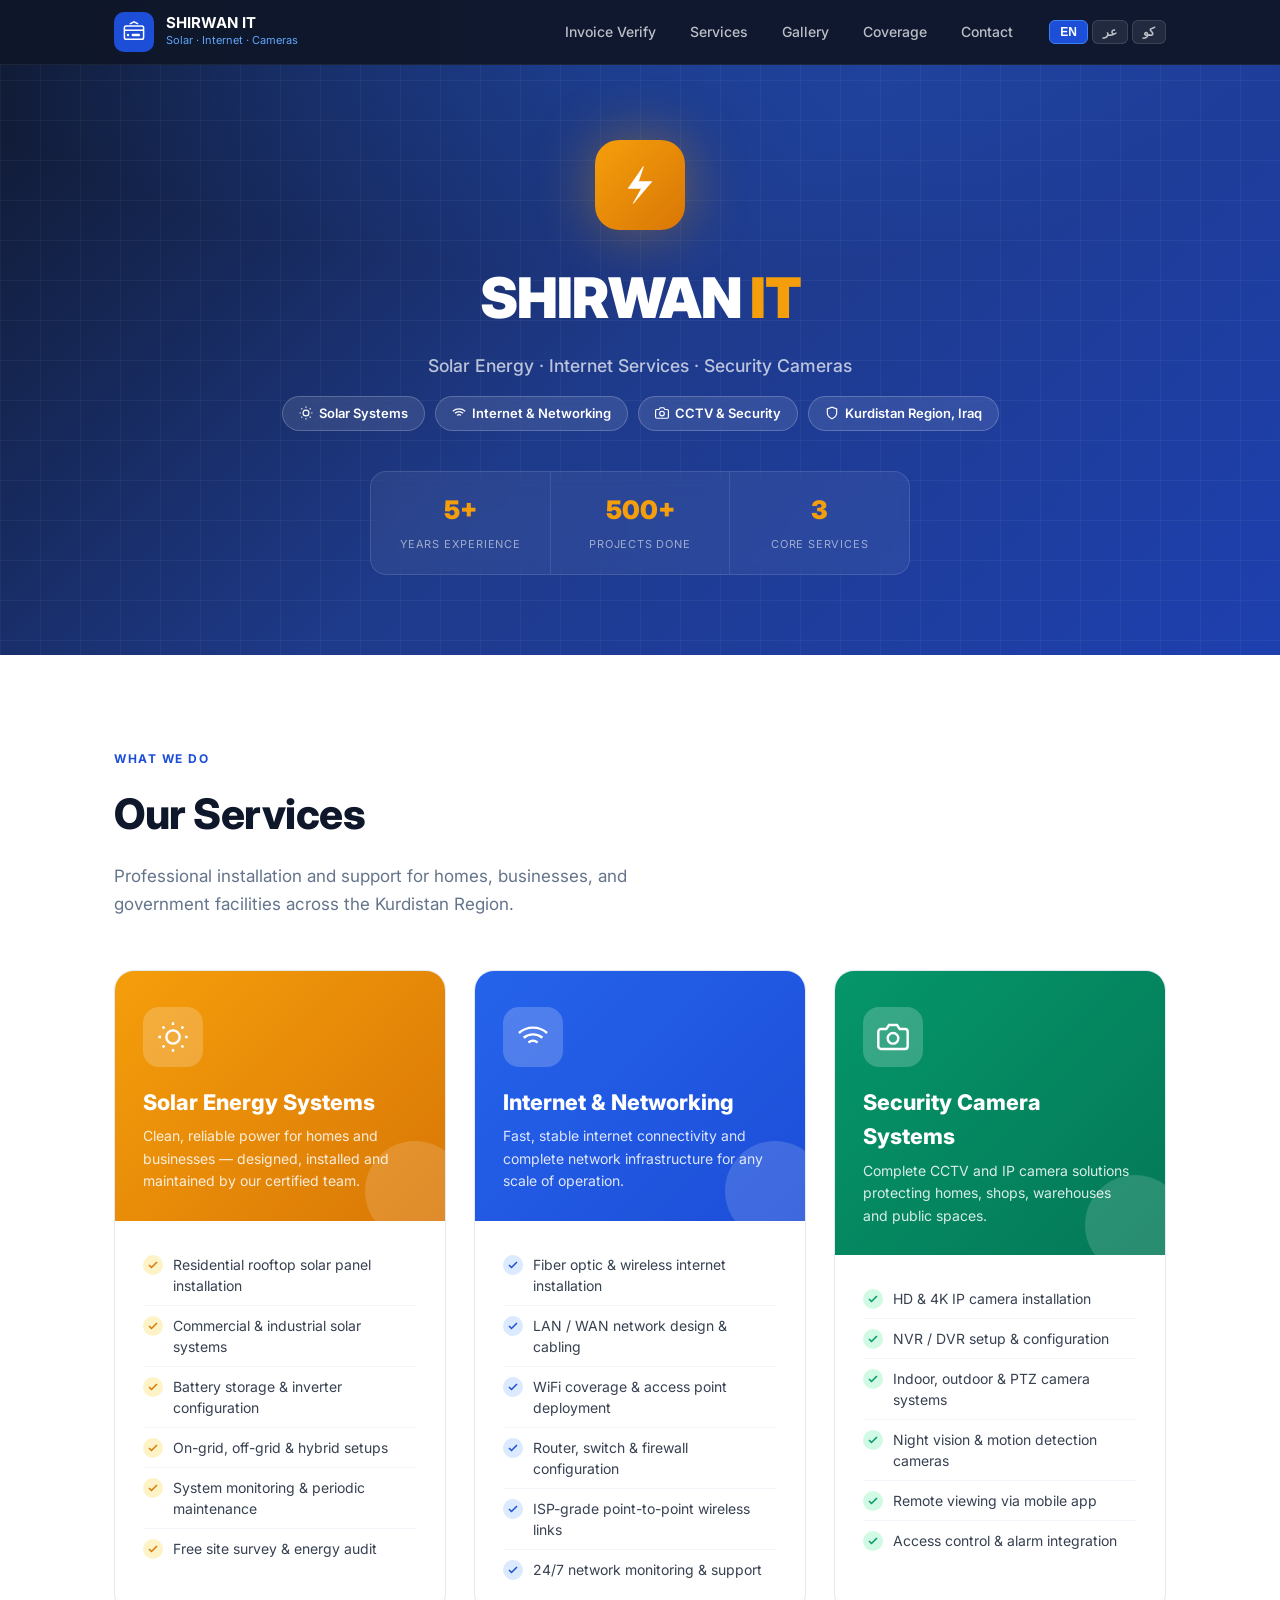
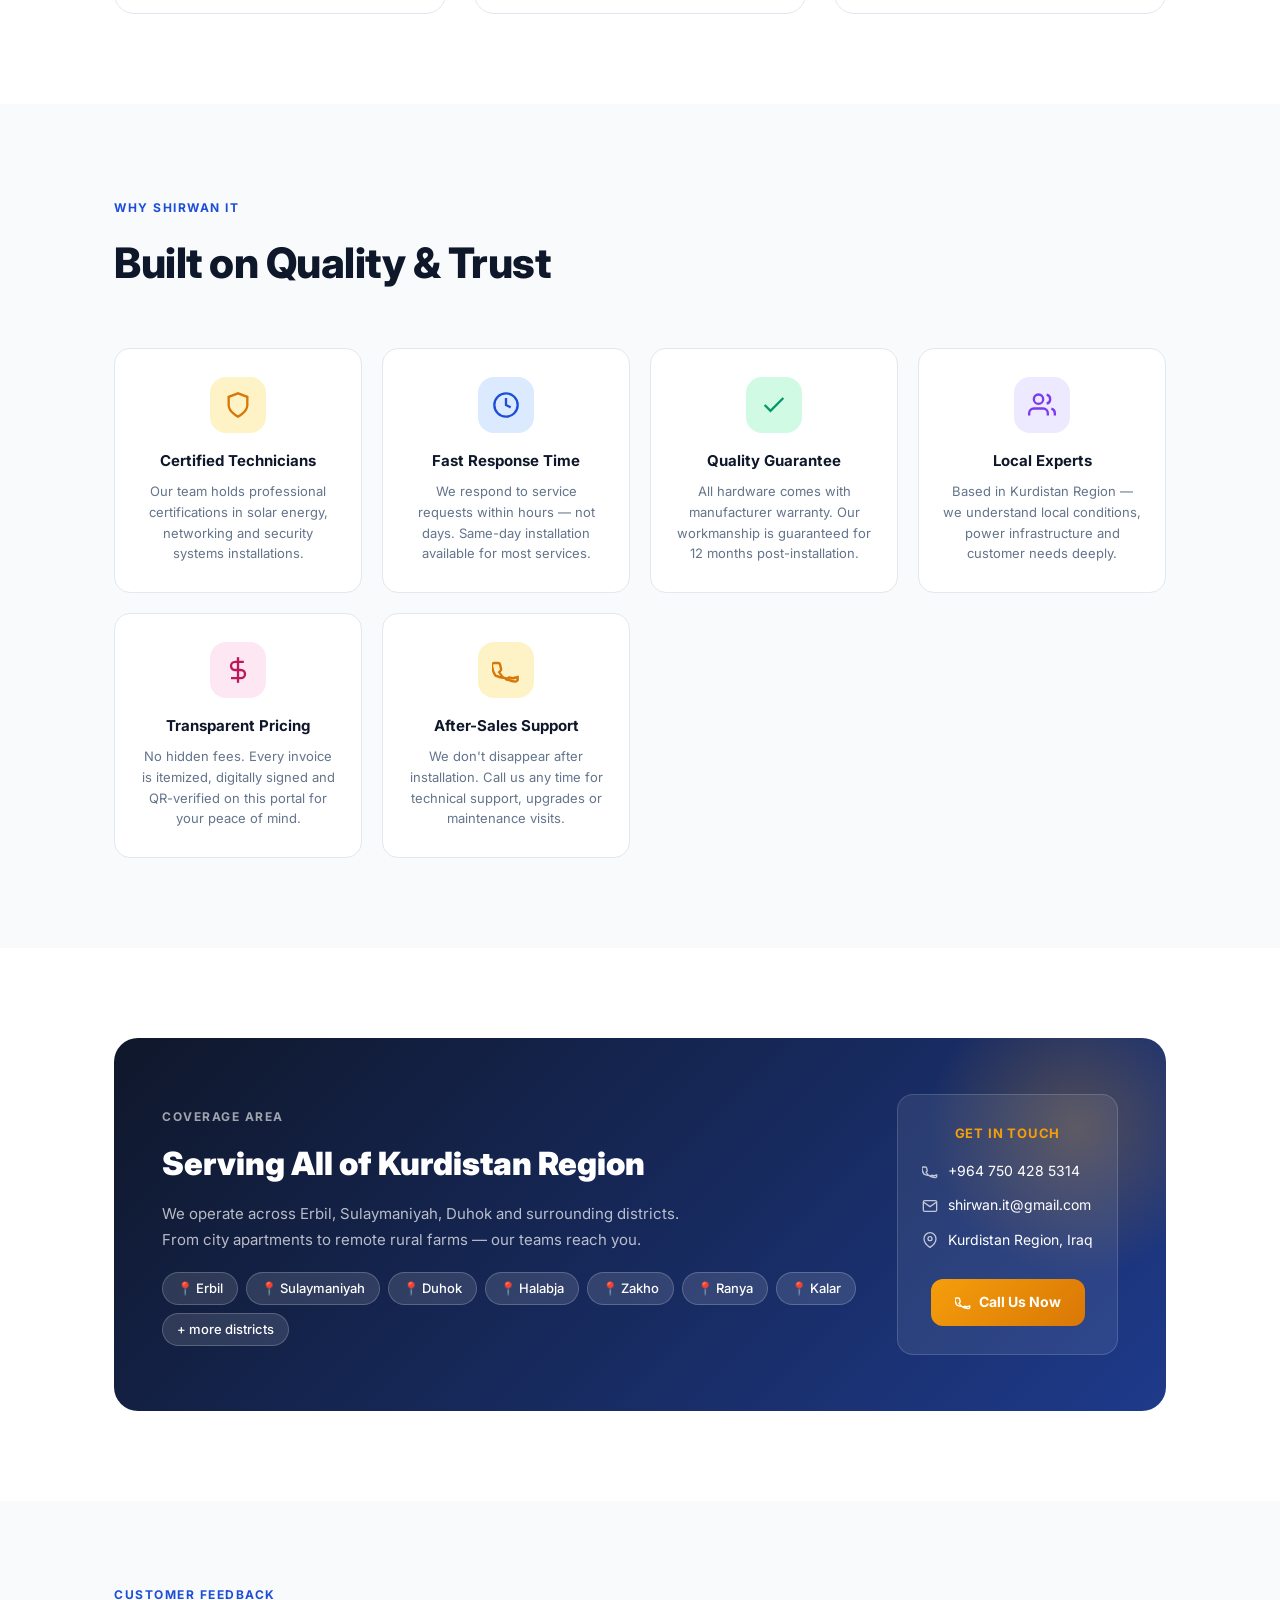
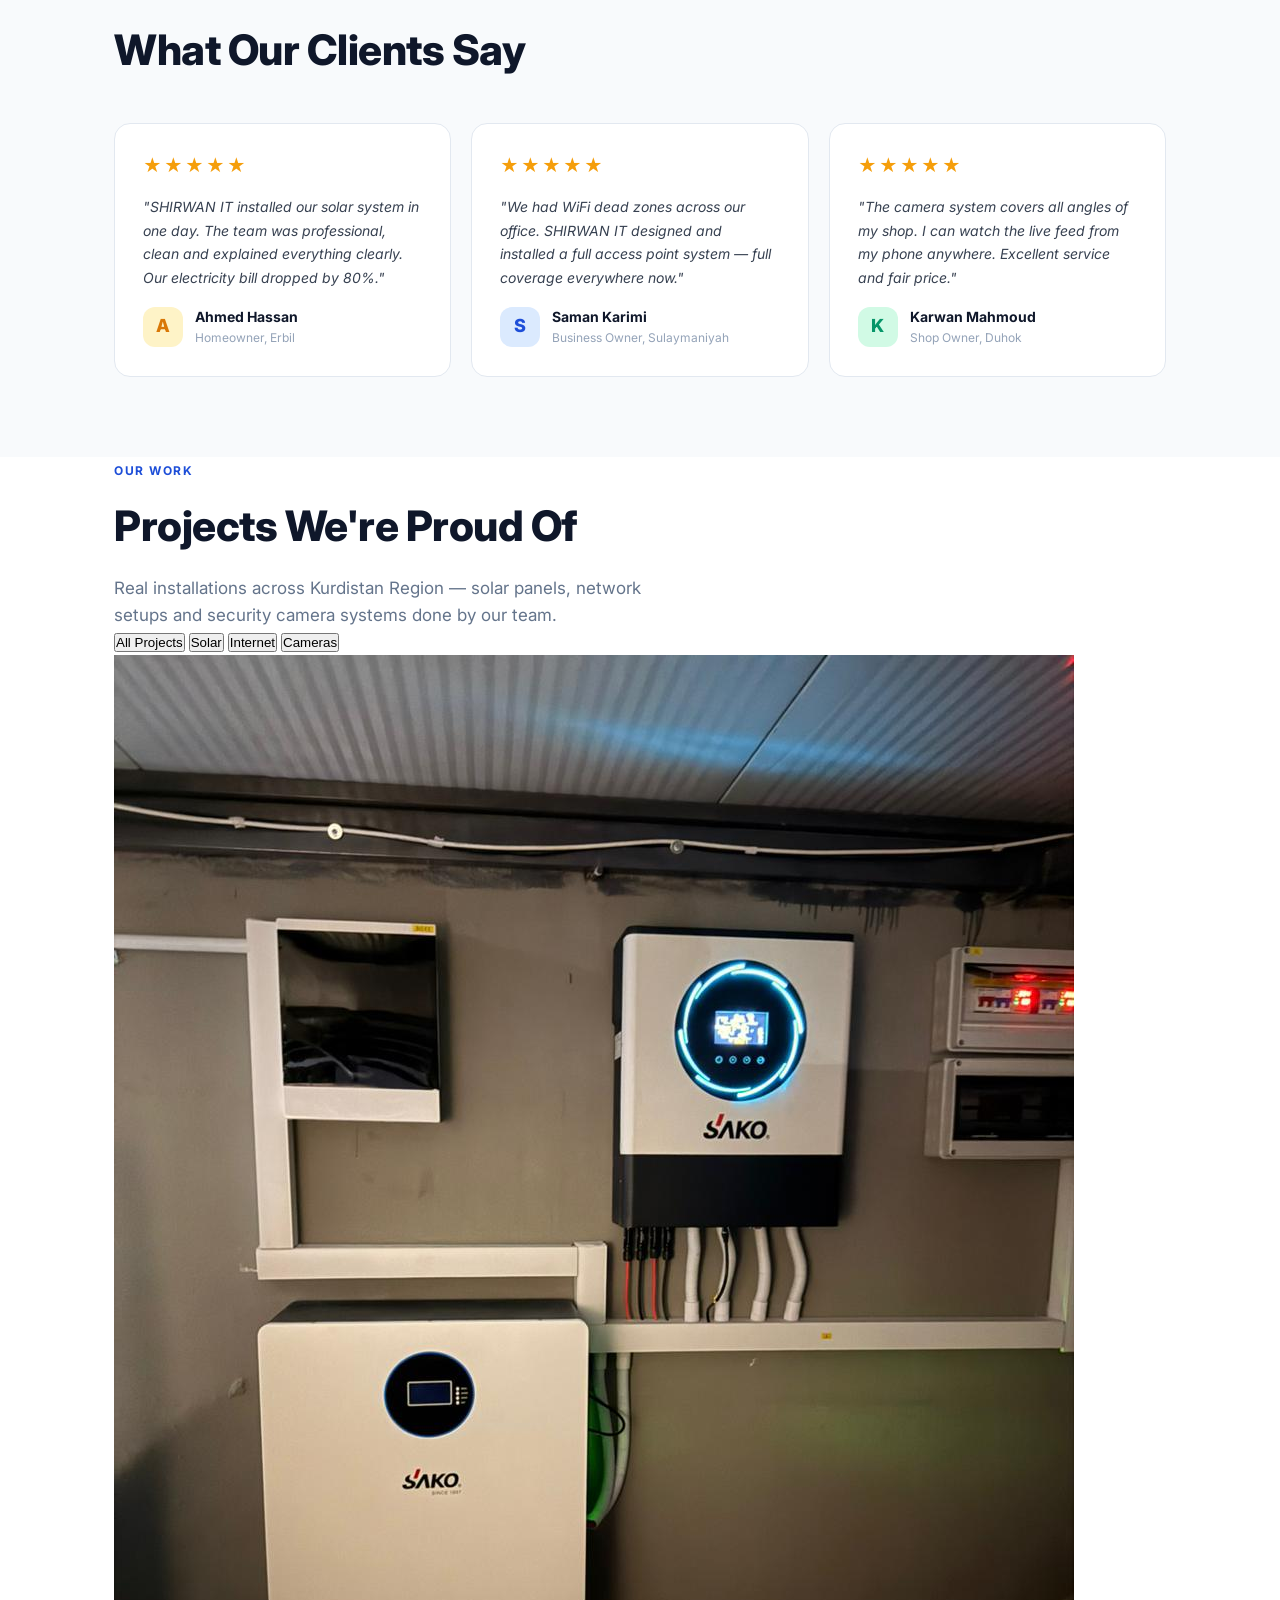
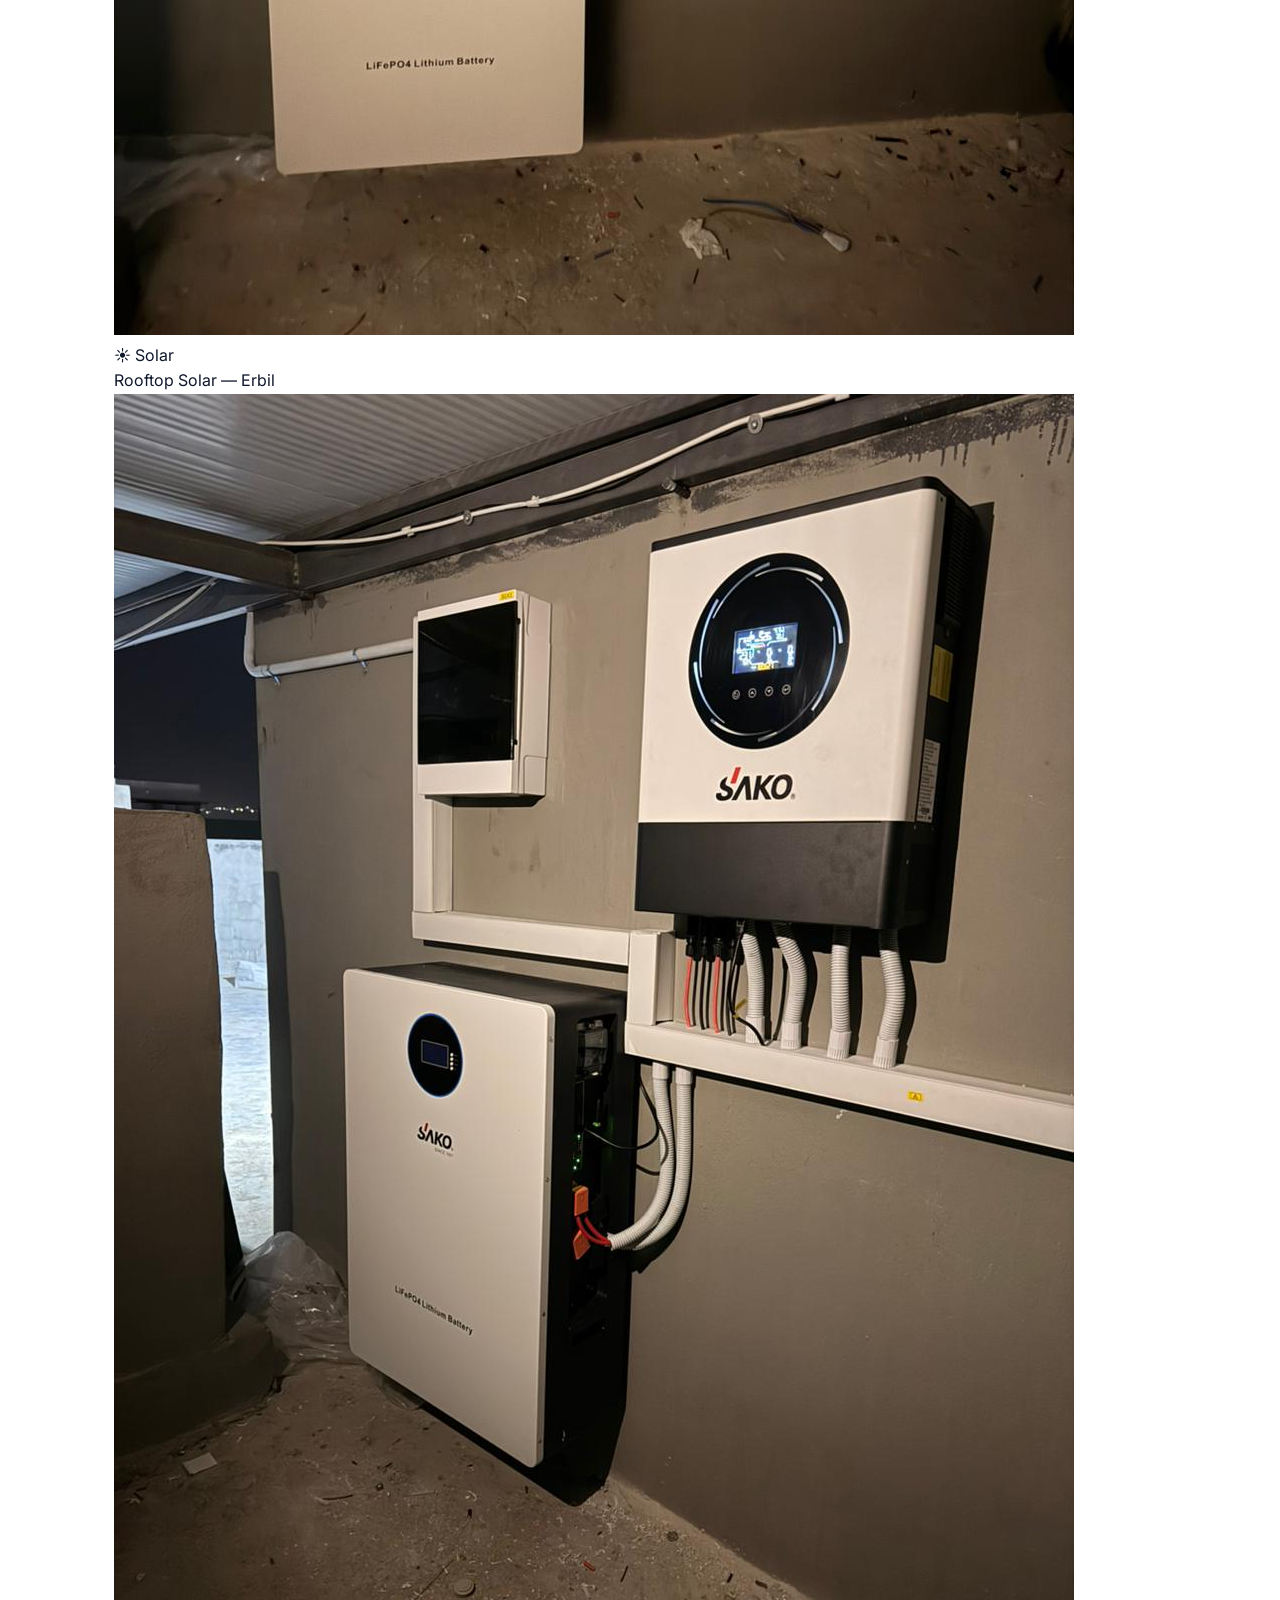
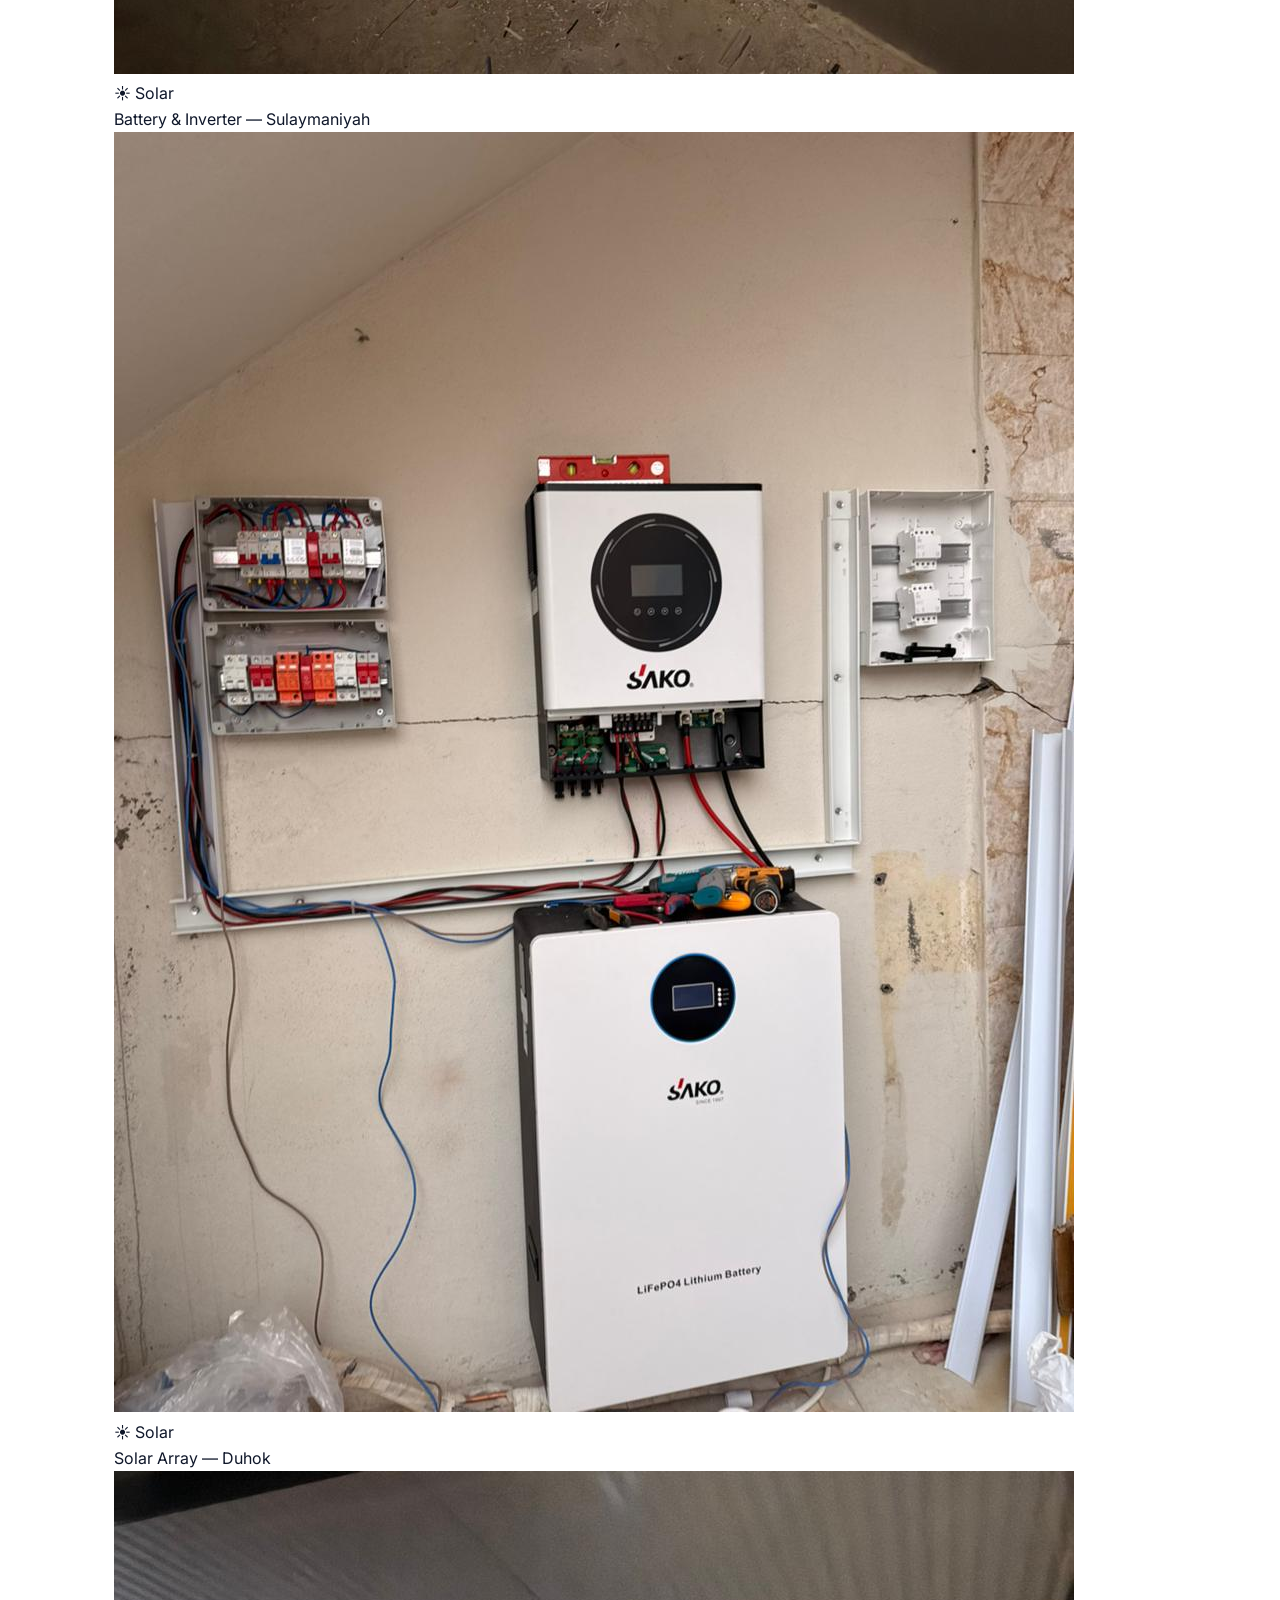
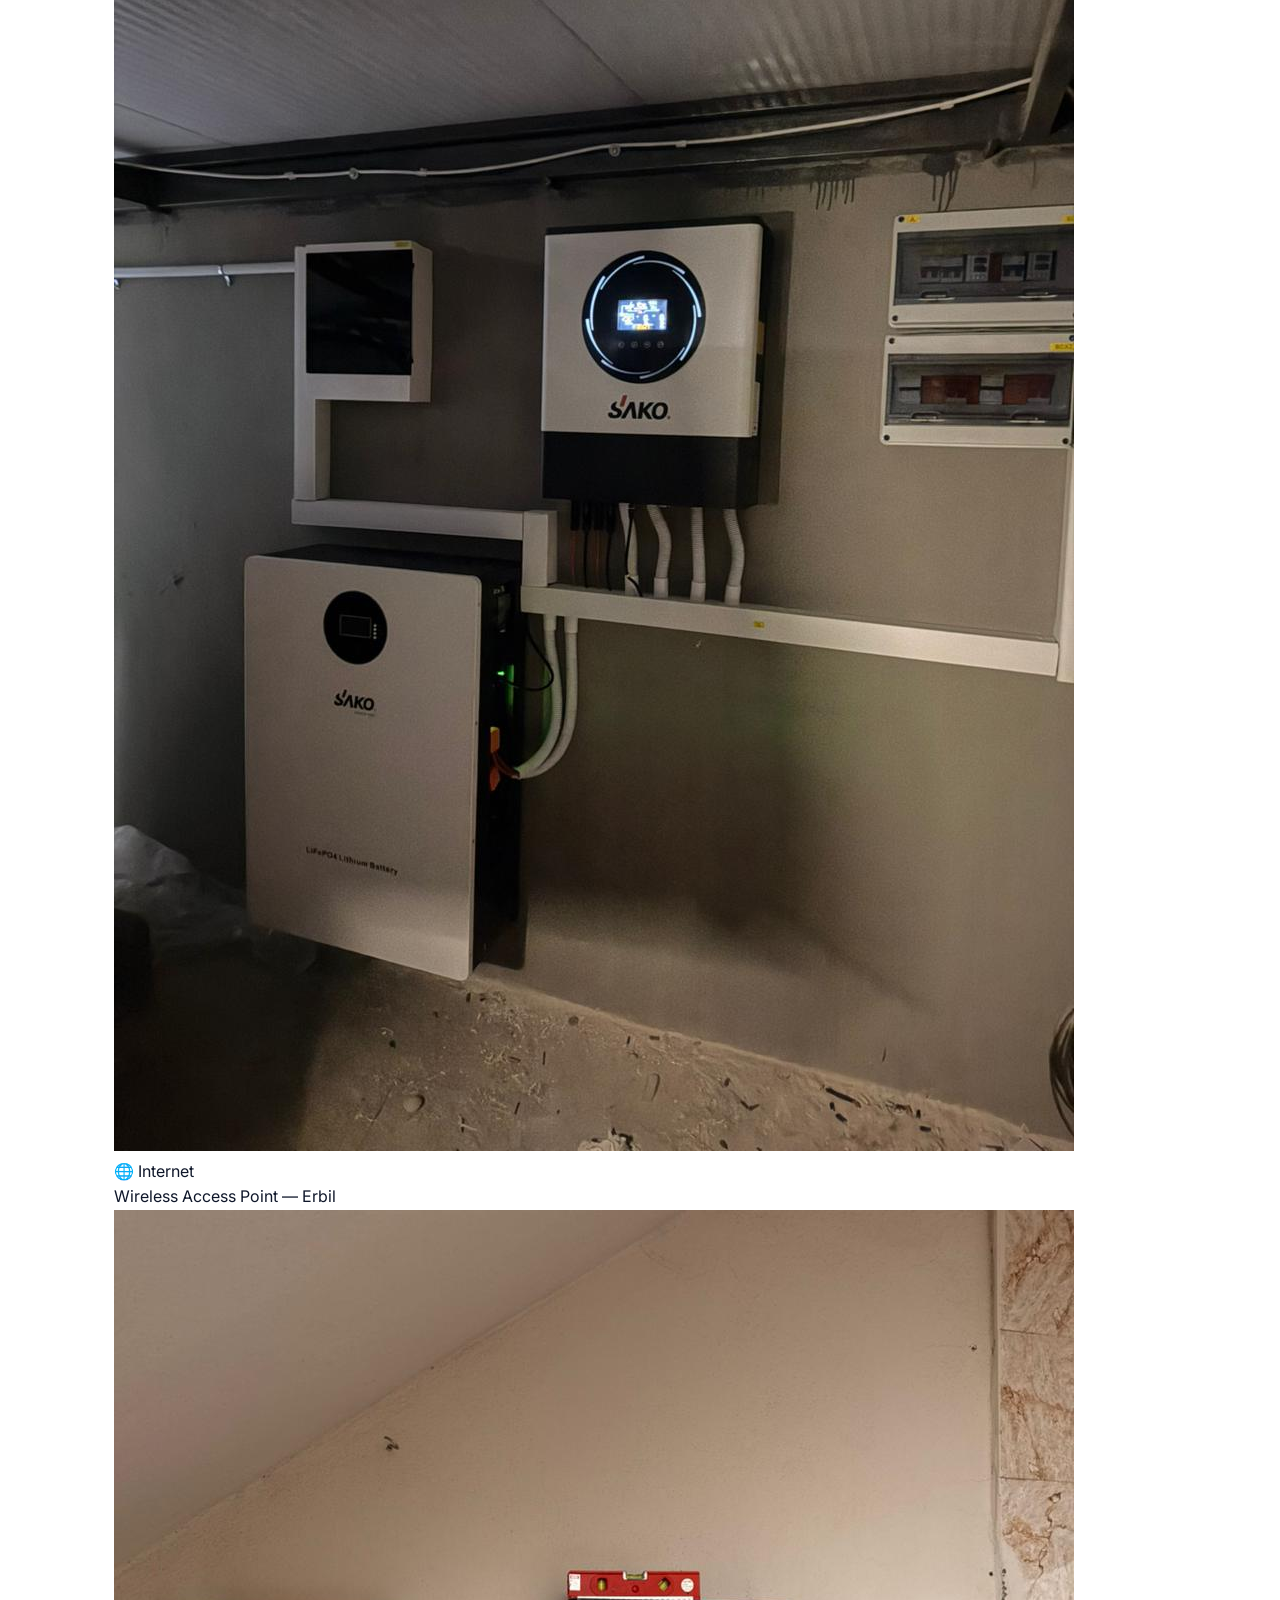
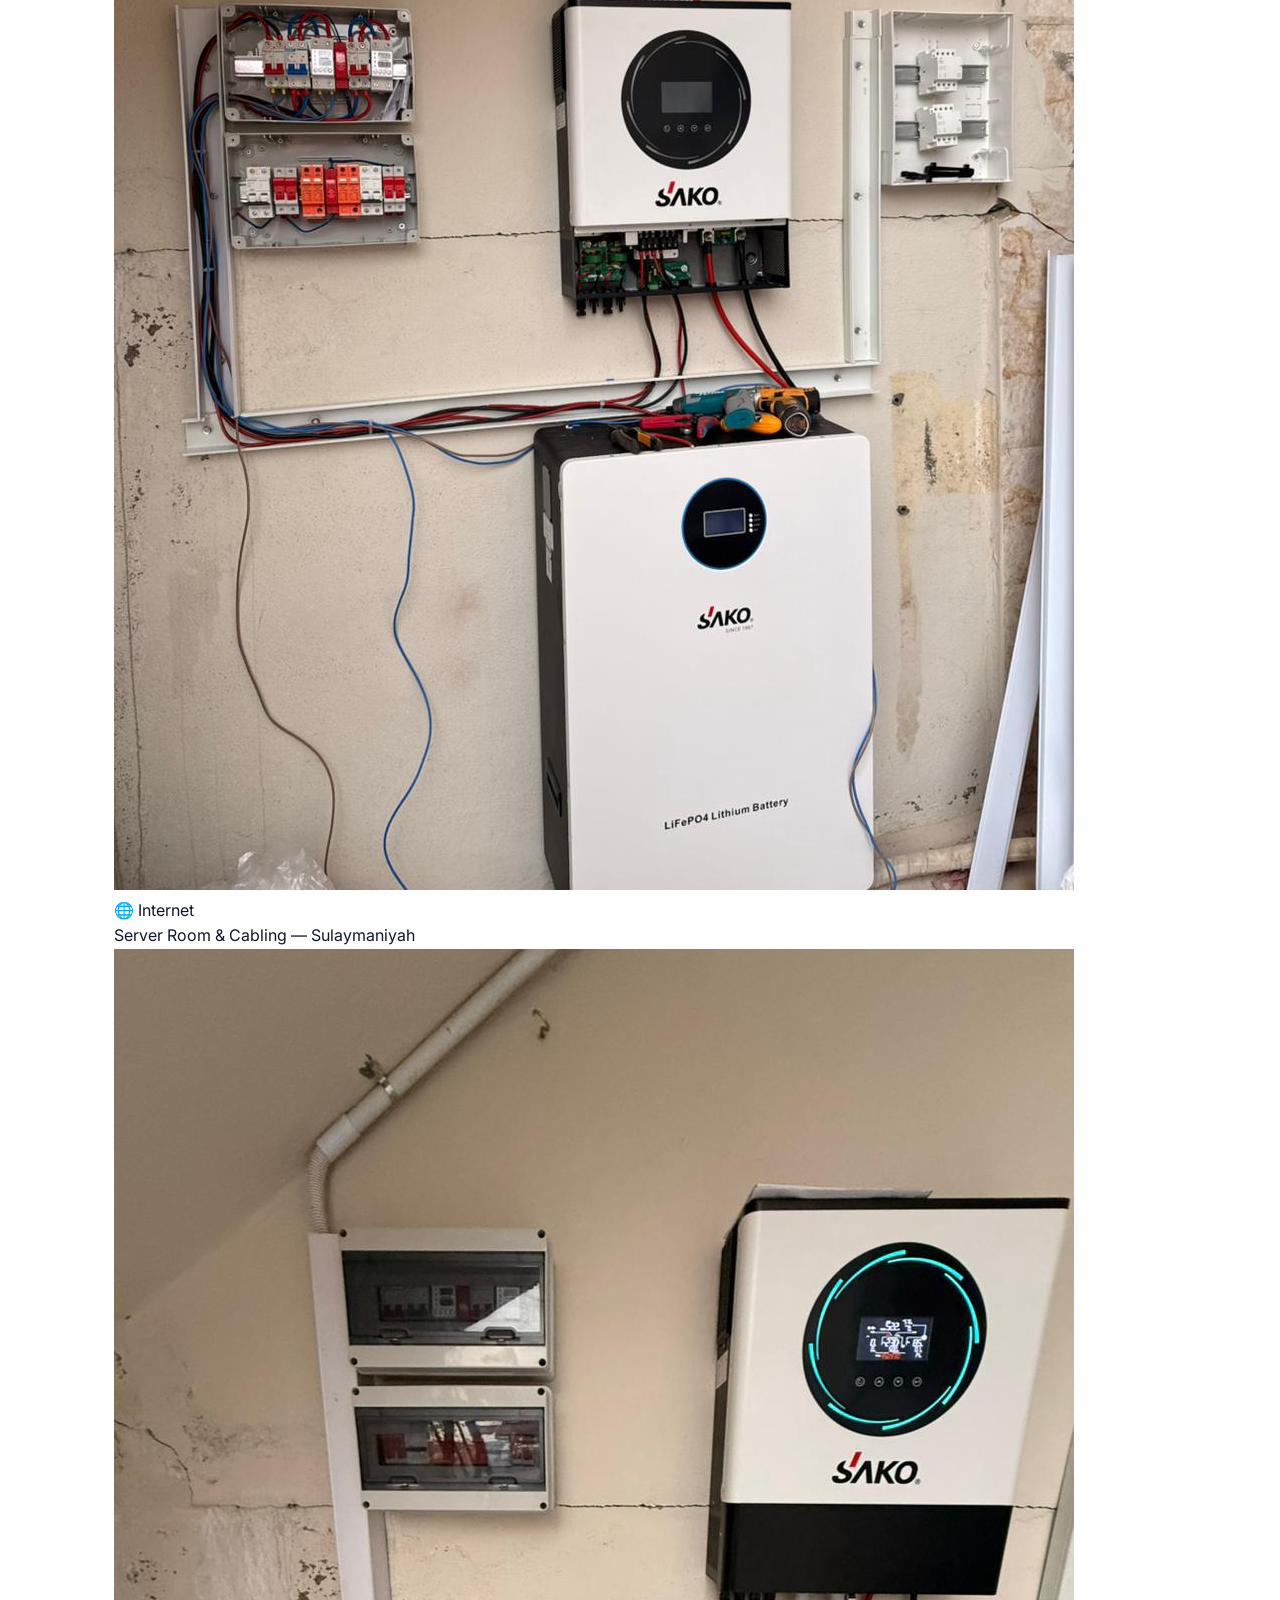
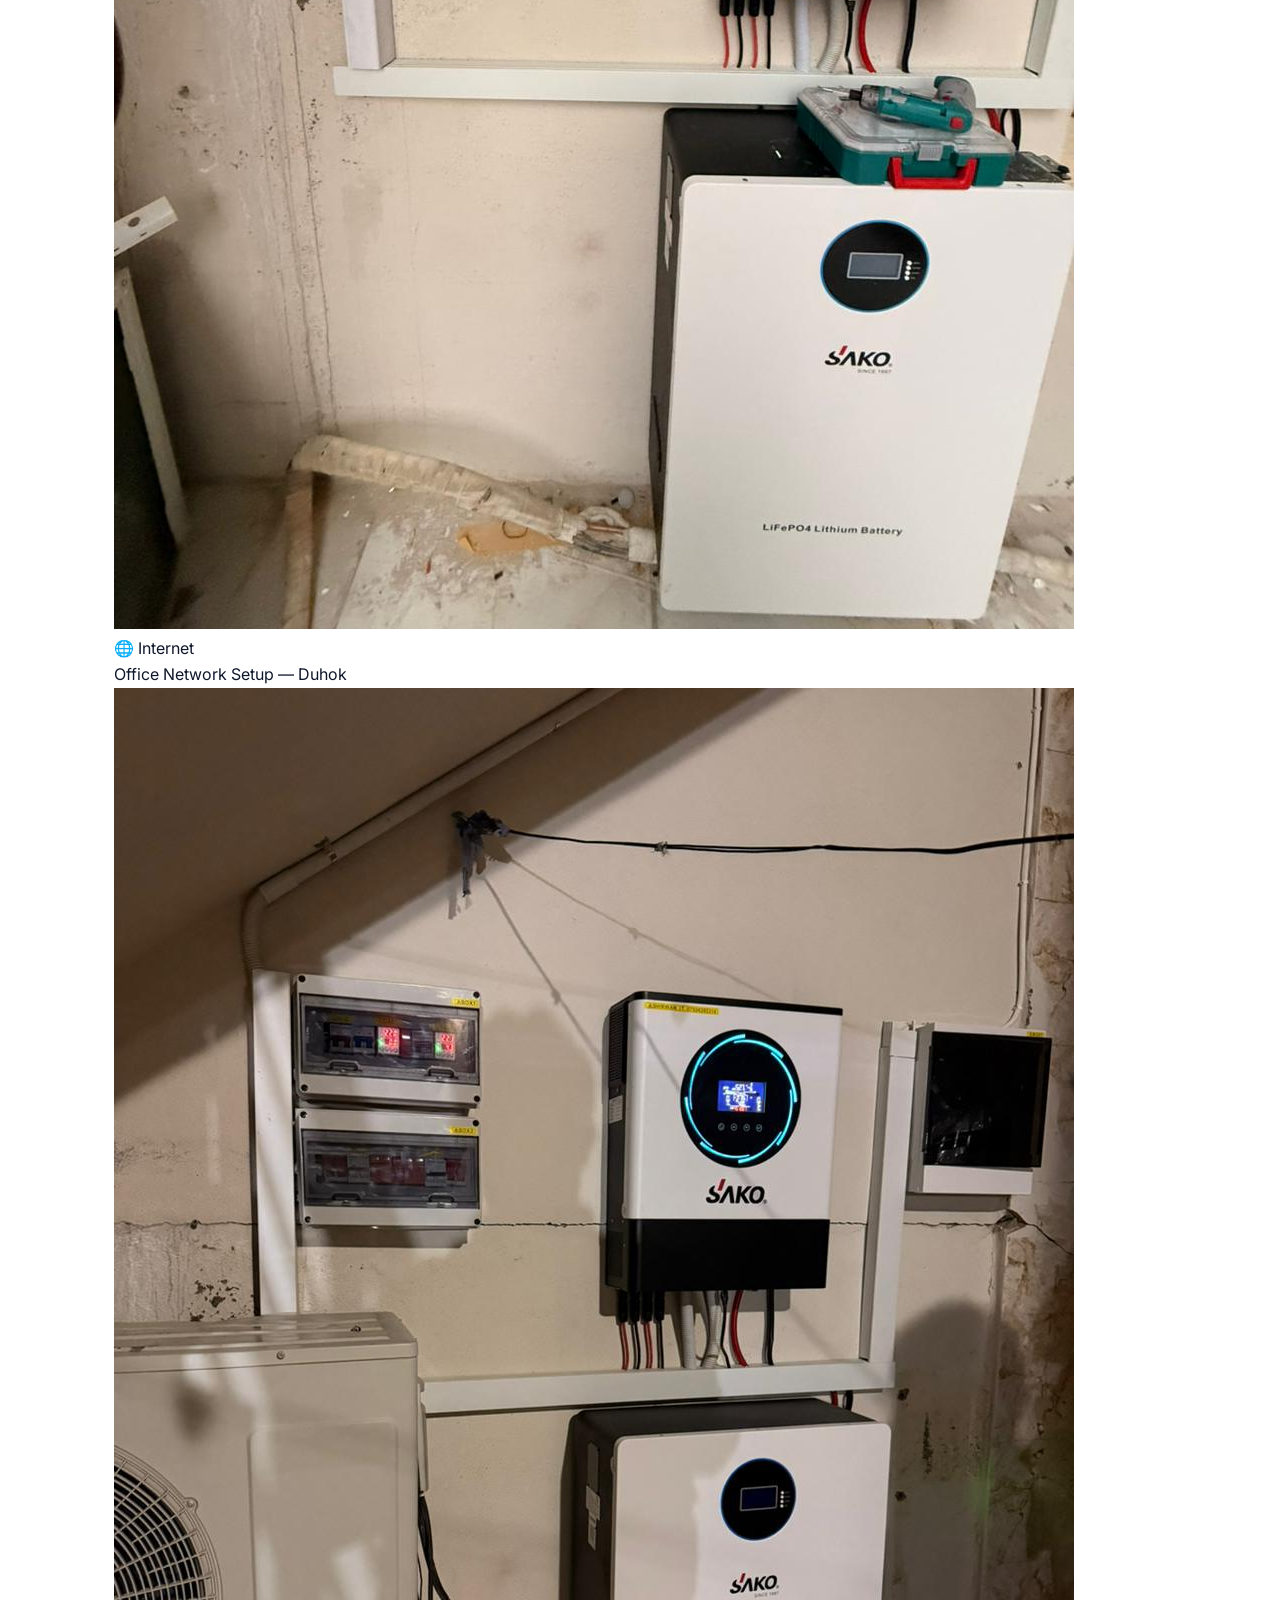
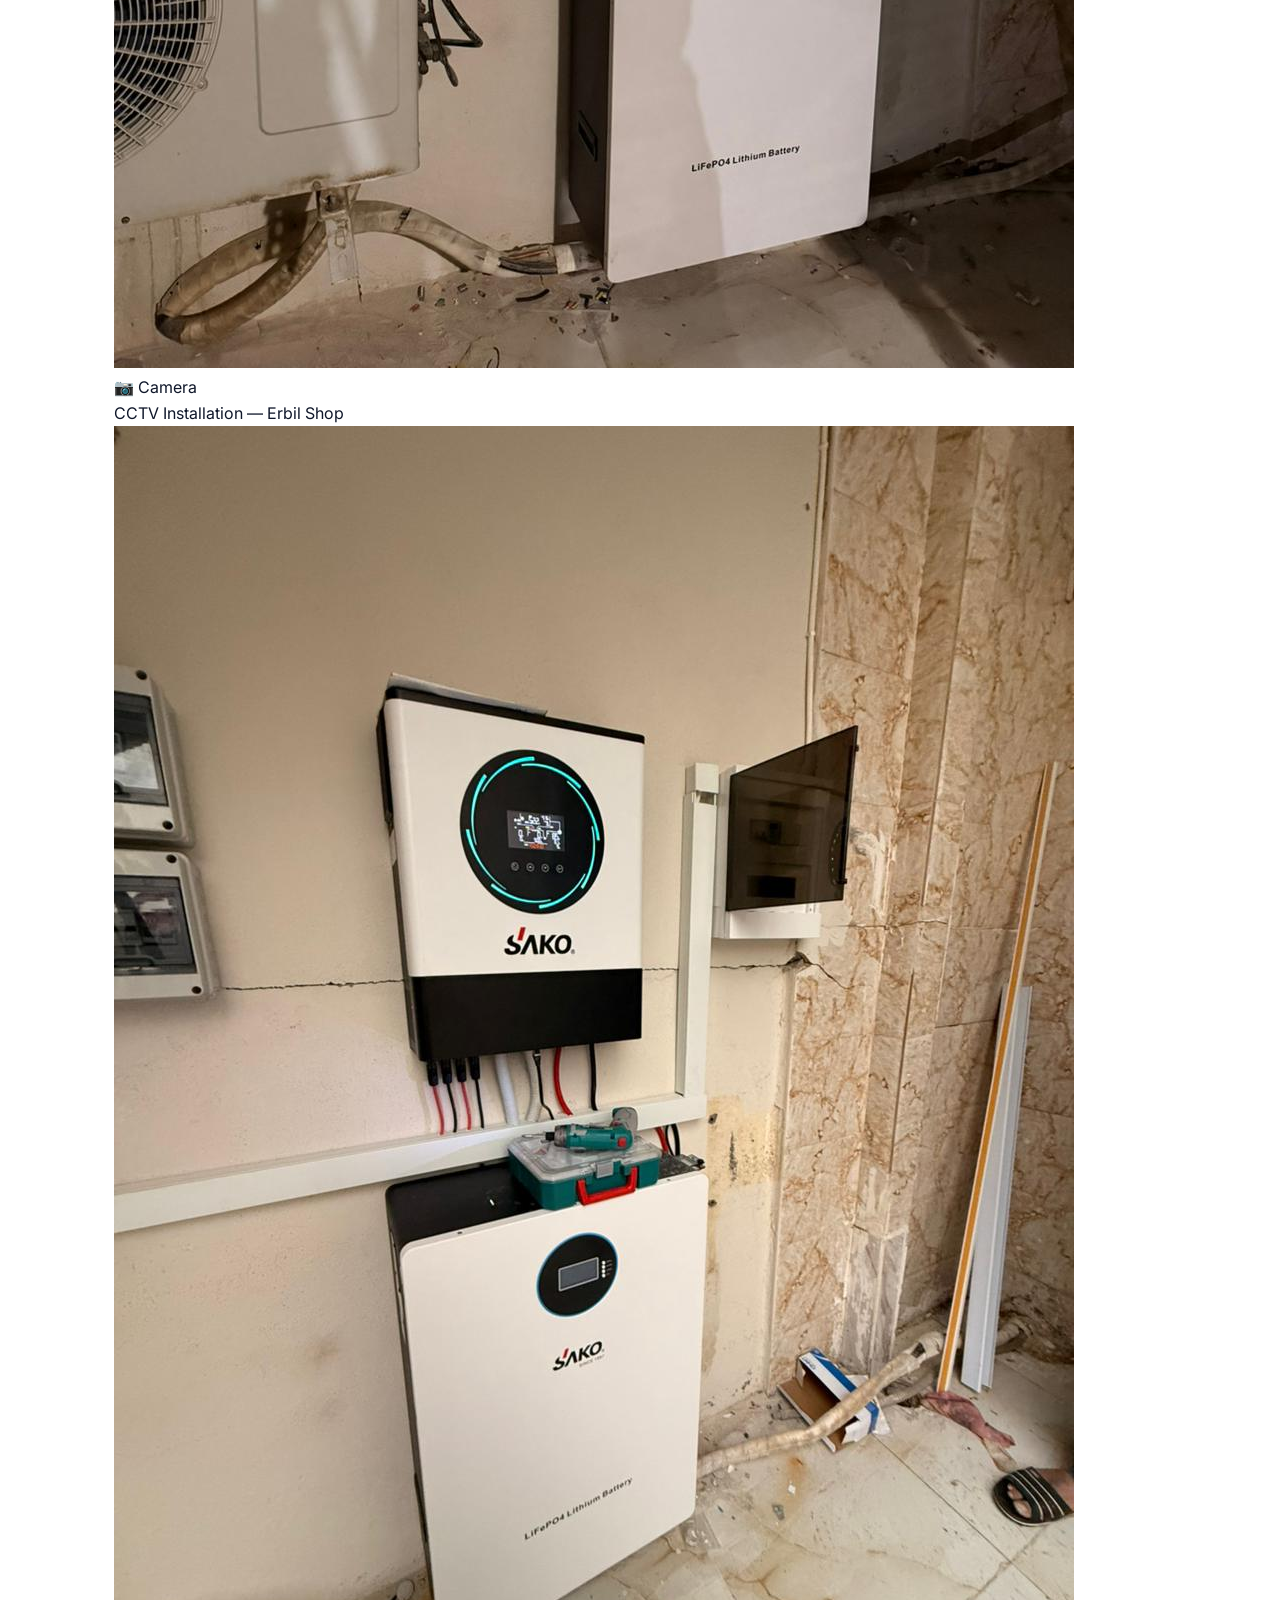
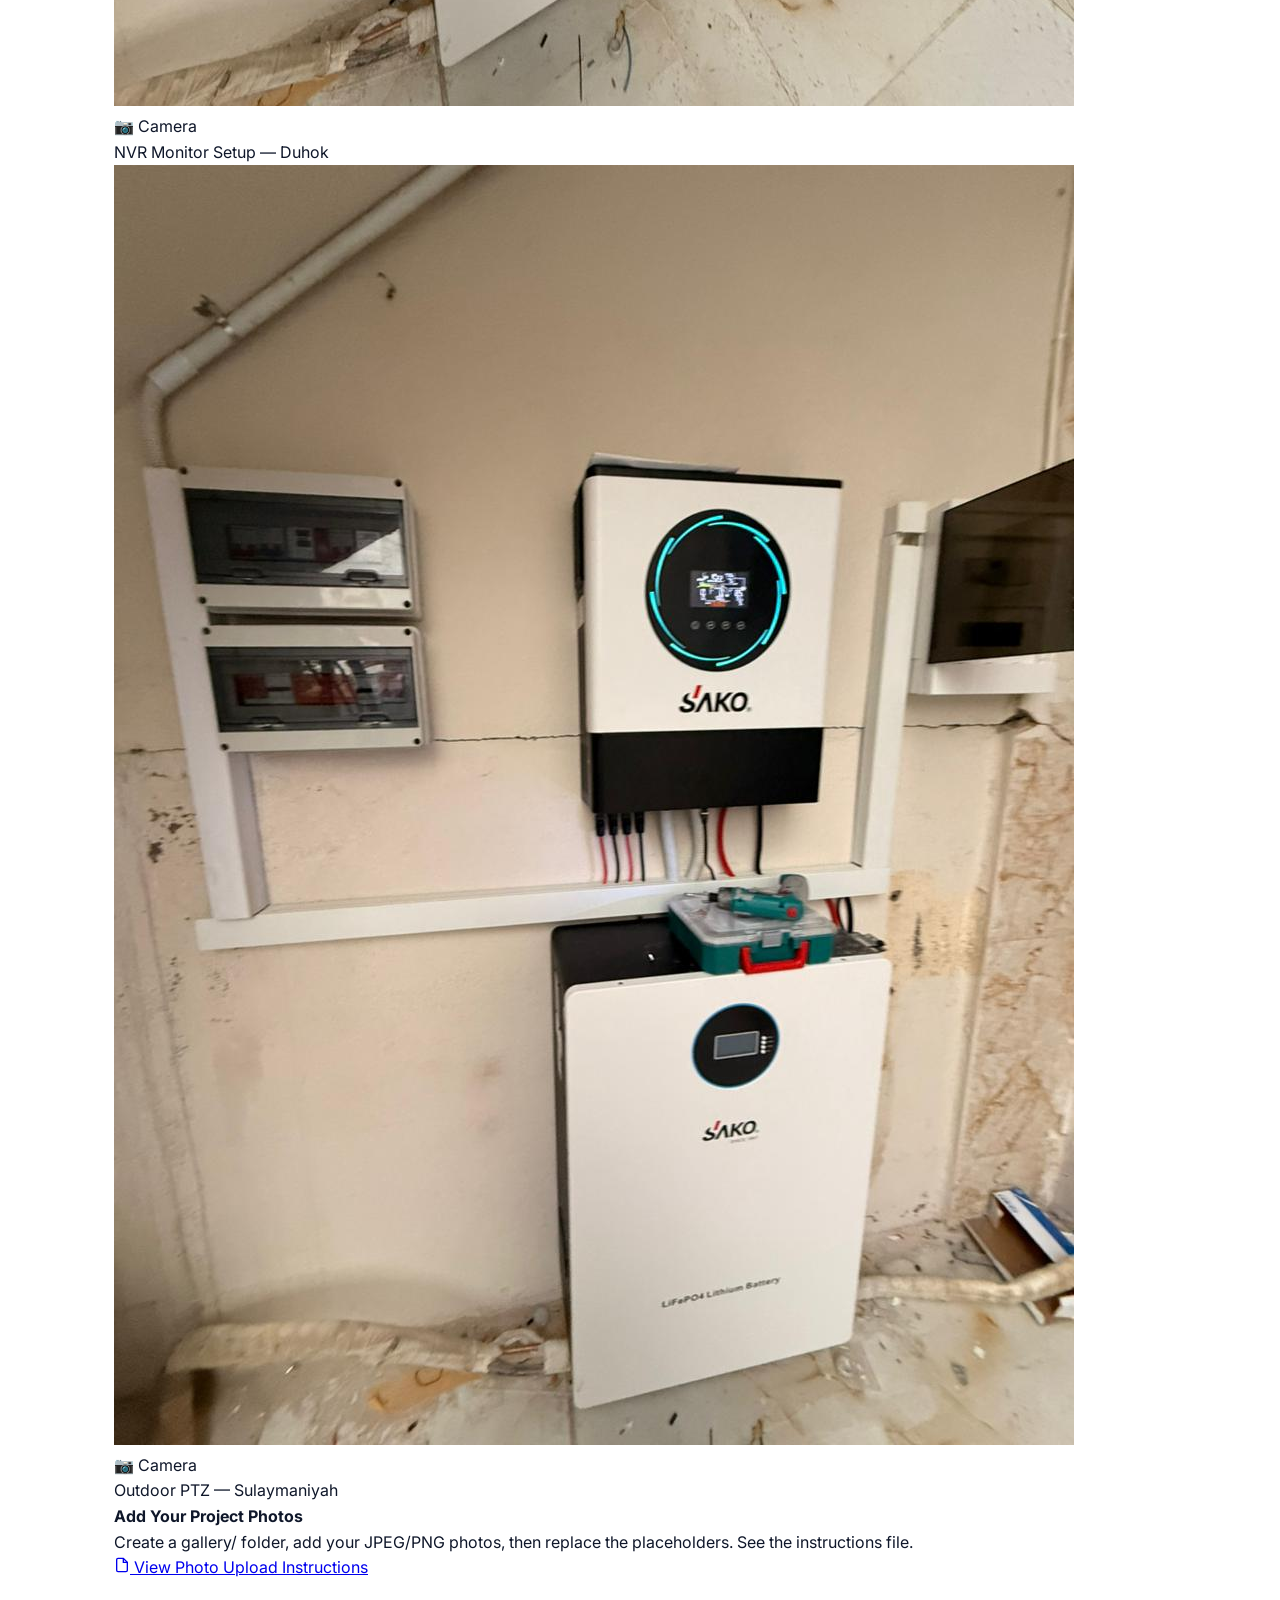
==== commit 6aabe6a6: "edited name of image" ====
--- a/about.html
+++ b/about.html
@@ -409,7 +409,7 @@
              </div> -->
        <!-- ☀️ SOLAR 1 -->
 <div class="gallery-item" data-cat="solar">
-  <img src="gallery/solar-1.jpg" alt="Solar panel installation" loading="lazy"/>
+  <img src="gallery/solar-1.jpeg" alt="Solar panel installation" loading="lazy"/>
   <div class="gi-overlay"><div>
     <div class="gi-cat solar">☀️ Solar</div>
     <div class="gi-label">Rooftop Solar — Erbil</div>
@@ -418,7 +418,7 @@
 
 <!-- ☀️ SOLAR 2 -->
 <div class="gallery-item" data-cat="solar">
-  <img src="gallery/solar-2.jpg" alt="Battery and inverter setup" loading="lazy"/>
+  <img src="gallery/solar-2.jpeg" alt="Battery and inverter setup" loading="lazy"/>
   <div class="gi-overlay"><div>
     <div class="gi-cat solar">☀️ Solar</div>
     <div class="gi-label">Battery & Inverter — Sulaymaniyah</div>
@@ -427,7 +427,7 @@
 
 <!-- ☀️ SOLAR 3 -->
 <div class="gallery-item" data-cat="solar">
-  <img src="gallery/solar-3.jpg" alt="Solar panel array" loading="lazy"/>
+  <img src="gallery/solar-3.jpeg" alt="Solar panel array" loading="lazy"/>
   <div class="gi-overlay"><div>
     <div class="gi-cat solar">☀️ Solar</div>
     <div class="gi-label">Solar Array — Duhok</div>
@@ -436,7 +436,7 @@
 
        <!-- 🌐 INTERNET 1 -->
 <div class="gallery-item" data-cat="internet">
-  <img src="gallery/internet-1.jpg" alt="Access point installation" loading="lazy"/>
+  <img src="gallery/internet-1.jpeg" alt="Access point installation" loading="lazy"/>
   <div class="gi-overlay"><div>
     <div class="gi-cat internet">🌐 Internet</div>
     <div class="gi-label">Wireless Access Point — Erbil</div>
@@ -445,7 +445,7 @@
 
 <!-- 🌐 INTERNET 2 -->
 <div class="gallery-item" data-cat="internet">
-  <img src="gallery/internet-2.jpg" alt="Server rack and cabling" loading="lazy"/>
+  <img src="gallery/internet-2.jpeg" alt="Server rack and cabling" loading="lazy"/>
   <div class="gi-overlay"><div>
     <div class="gi-cat internet">🌐 Internet</div>
     <div class="gi-label">Server Room & Cabling — Sulaymaniyah</div>
@@ -454,7 +454,7 @@
 
 <!-- 🌐 INTERNET 3 -->
 <div class="gallery-item" data-cat="internet">
-  <img src="gallery/internet-3.jpg" alt="WiFi router setup" loading="lazy"/>
+  <img src="gallery/internet-3.jpeg" alt="WiFi router setup" loading="lazy"/>
   <div class="gi-overlay"><div>
     <div class="gi-cat internet">🌐 Internet</div>
     <div class="gi-label">Office Network Setup — Duhok</div>
@@ -464,7 +464,7 @@
        
 <!-- 📷 CAMERA 1 -->
 <div class="gallery-item" data-cat="camera">
-  <img src="gallery/camera-1.jpg" alt="CCTV dome camera" loading="lazy"/>
+  <img src="gallery/camera-1.jpeg" alt="CCTV dome camera" loading="lazy"/>
   <div class="gi-overlay"><div>
     <div class="gi-cat camera">📷 Camera</div>
     <div class="gi-label">CCTV Installation — Erbil Shop</div>
@@ -473,7 +473,7 @@
 
 <!-- 📷 CAMERA 2 -->
 <div class="gallery-item" data-cat="camera">
-  <img src="gallery/camera-2.jpg" alt="NVR monitor setup" loading="lazy"/>
+  <img src="gallery/camera-2.jpeg" alt="NVR monitor setup" loading="lazy"/>
   <div class="gi-overlay"><div>
     <div class="gi-cat camera">📷 Camera</div>
     <div class="gi-label">NVR Monitor Setup — Duhok</div>
@@ -482,7 +482,7 @@
 
 <!-- 📷 CAMERA 3 -->
 <div class="gallery-item" data-cat="camera">
-  <img src="gallery/camera-3.jpg" alt="Outdoor PTZ camera" loading="lazy"/>
+  <img src="gallery/camera-3.jpeg" alt="Outdoor PTZ camera" loading="lazy"/>
   <div class="gi-overlay"><div>
     <div class="gi-cat camera">📷 Camera</div>
     <div class="gi-label">Outdoor PTZ — Sulaymaniyah</div>
